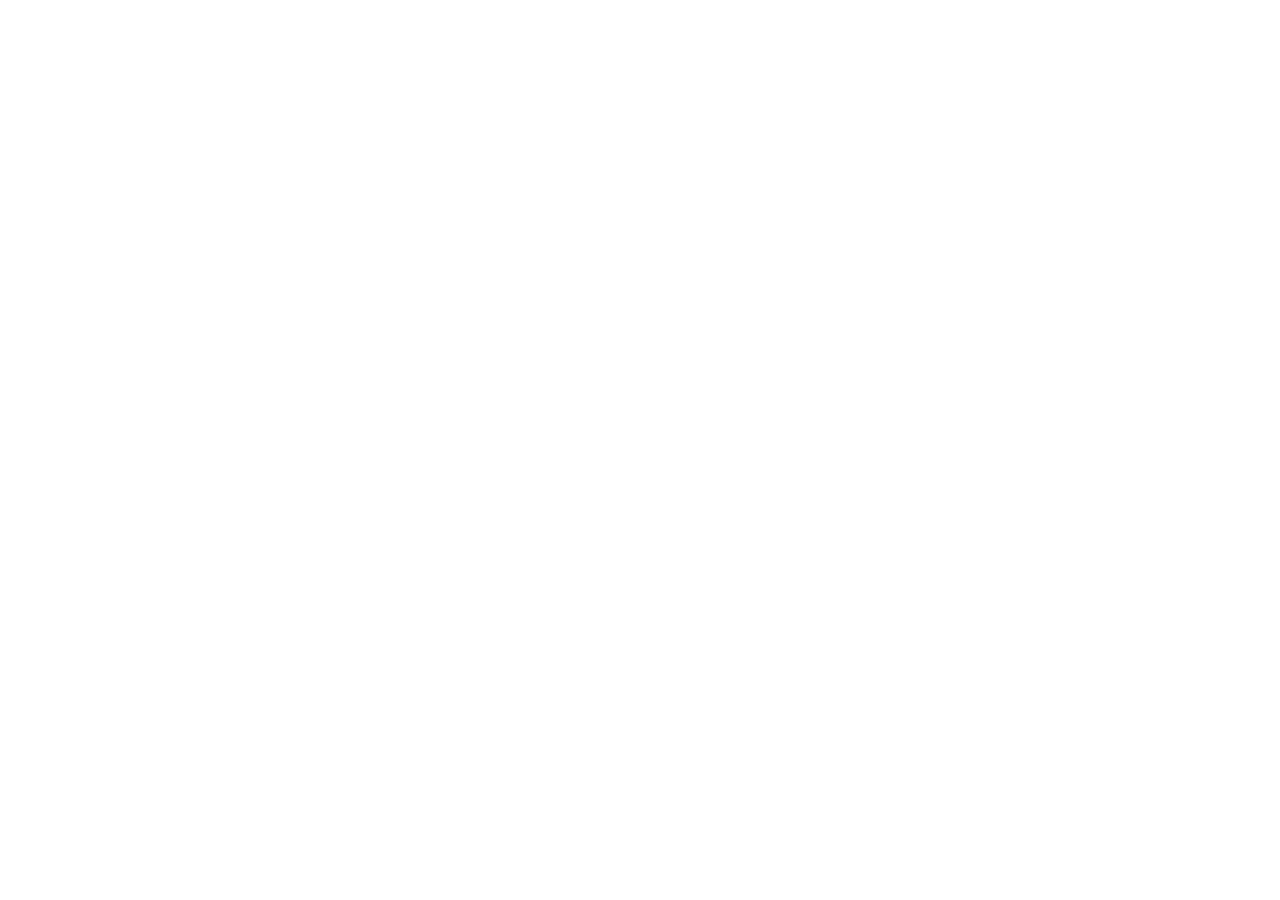
==== index.html @ ec3d9d91 "Sito Hexagon: istruzioni semplici per Aruba e GitHub Pages" ====
<!doctype html>
<html lang="it">
  <head>
    <meta charset="utf-8" />
    <meta name="viewport" content="width=device-width, initial-scale=1, viewport-fit=cover" />
    <title>M.A.D.S. Hexagon Teaser</title>
    <meta name="theme-color" content="#070708" />
    <link rel="icon" type="image/svg+xml" href="./favicon.svg" />
    <link rel="manifest" href="./manifest.webmanifest" />
    <link rel="preconnect" href="https://fonts.googleapis.com" />
    <link rel="preconnect" href="https://fonts.gstatic.com" crossorigin />
    <link rel="stylesheet" href="https://fonts.googleapis.com/css2?family=IBM+Plex+Mono:wght@400;500&family=Outfit:wght@200;300;400;500;600;700&display=swap" />
    <script type="module" crossorigin src="./assets/index-CccvPvCN.js"></script>
    <link rel="stylesheet" crossorigin href="./assets/index-BCgZIrOL.css">
  </head>
  <body class="bg-background text-foreground">
    <div id="root"></div>
  </body>
</html>
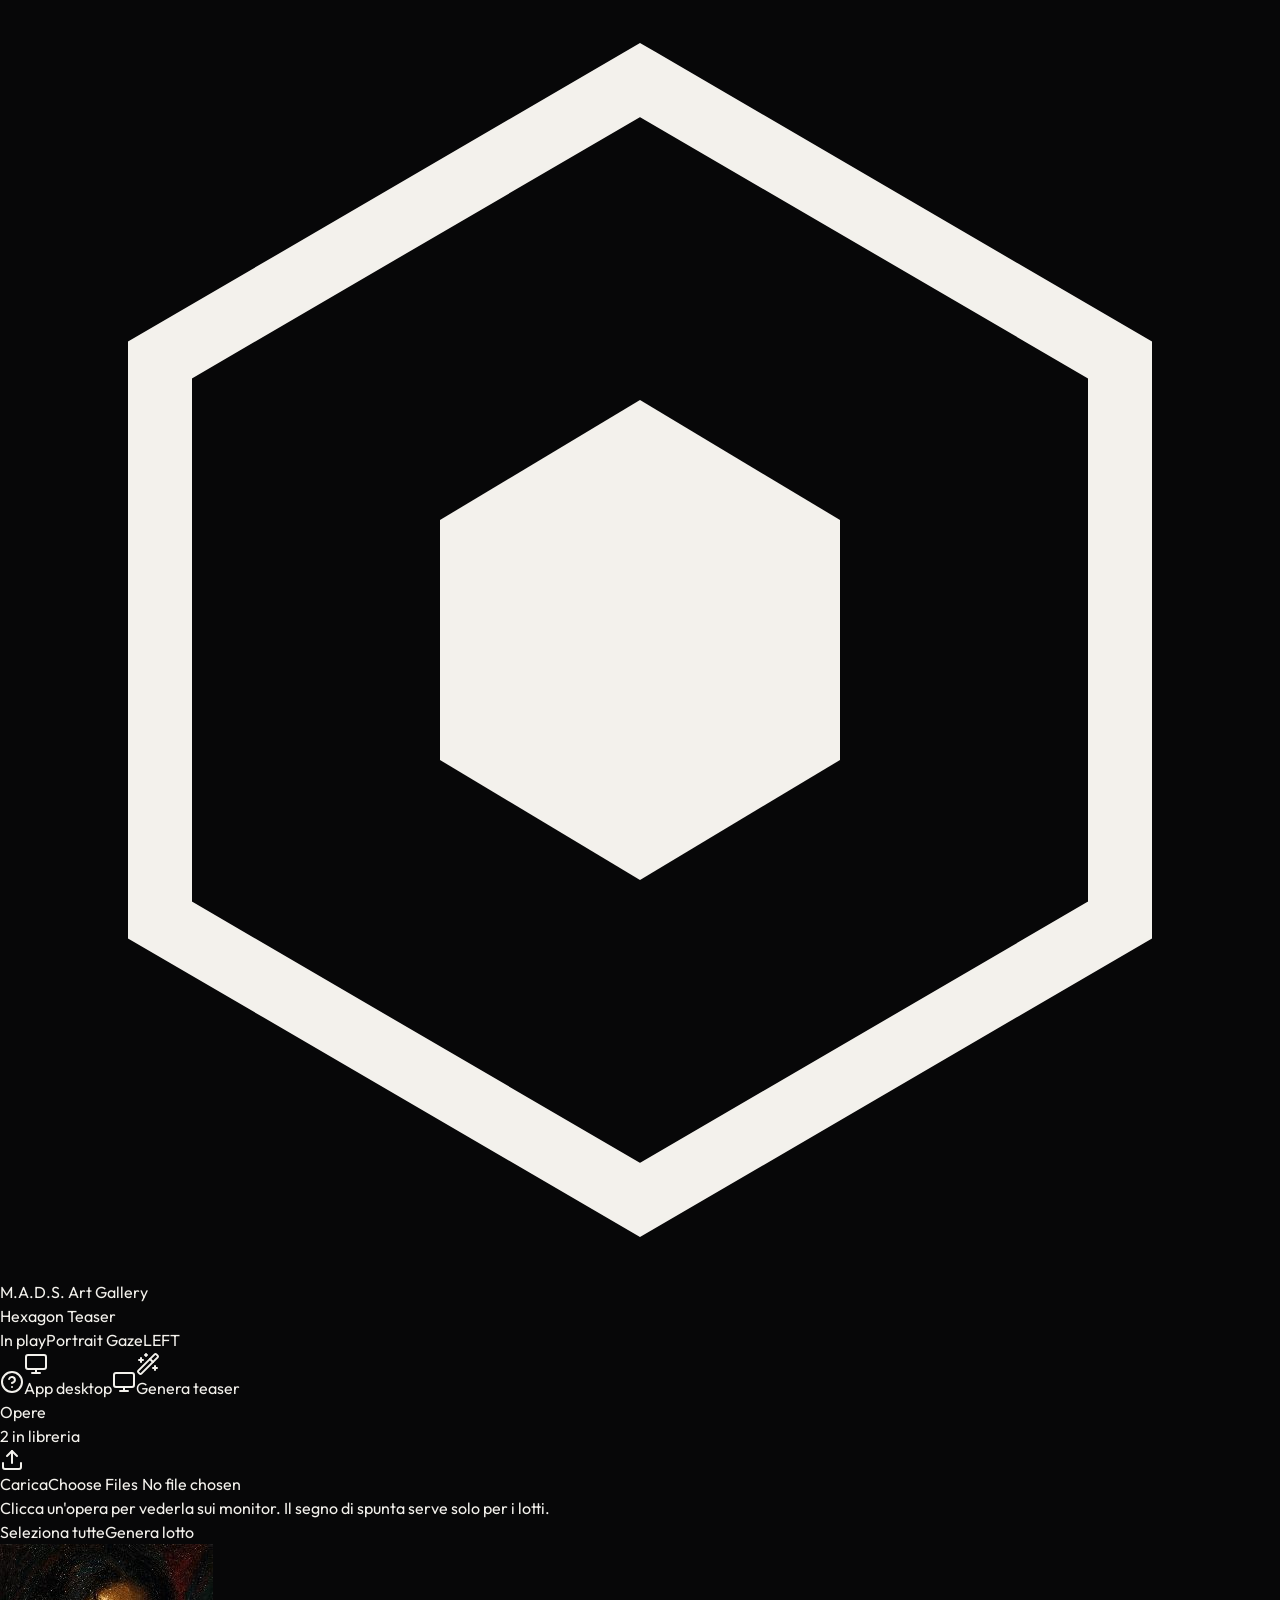
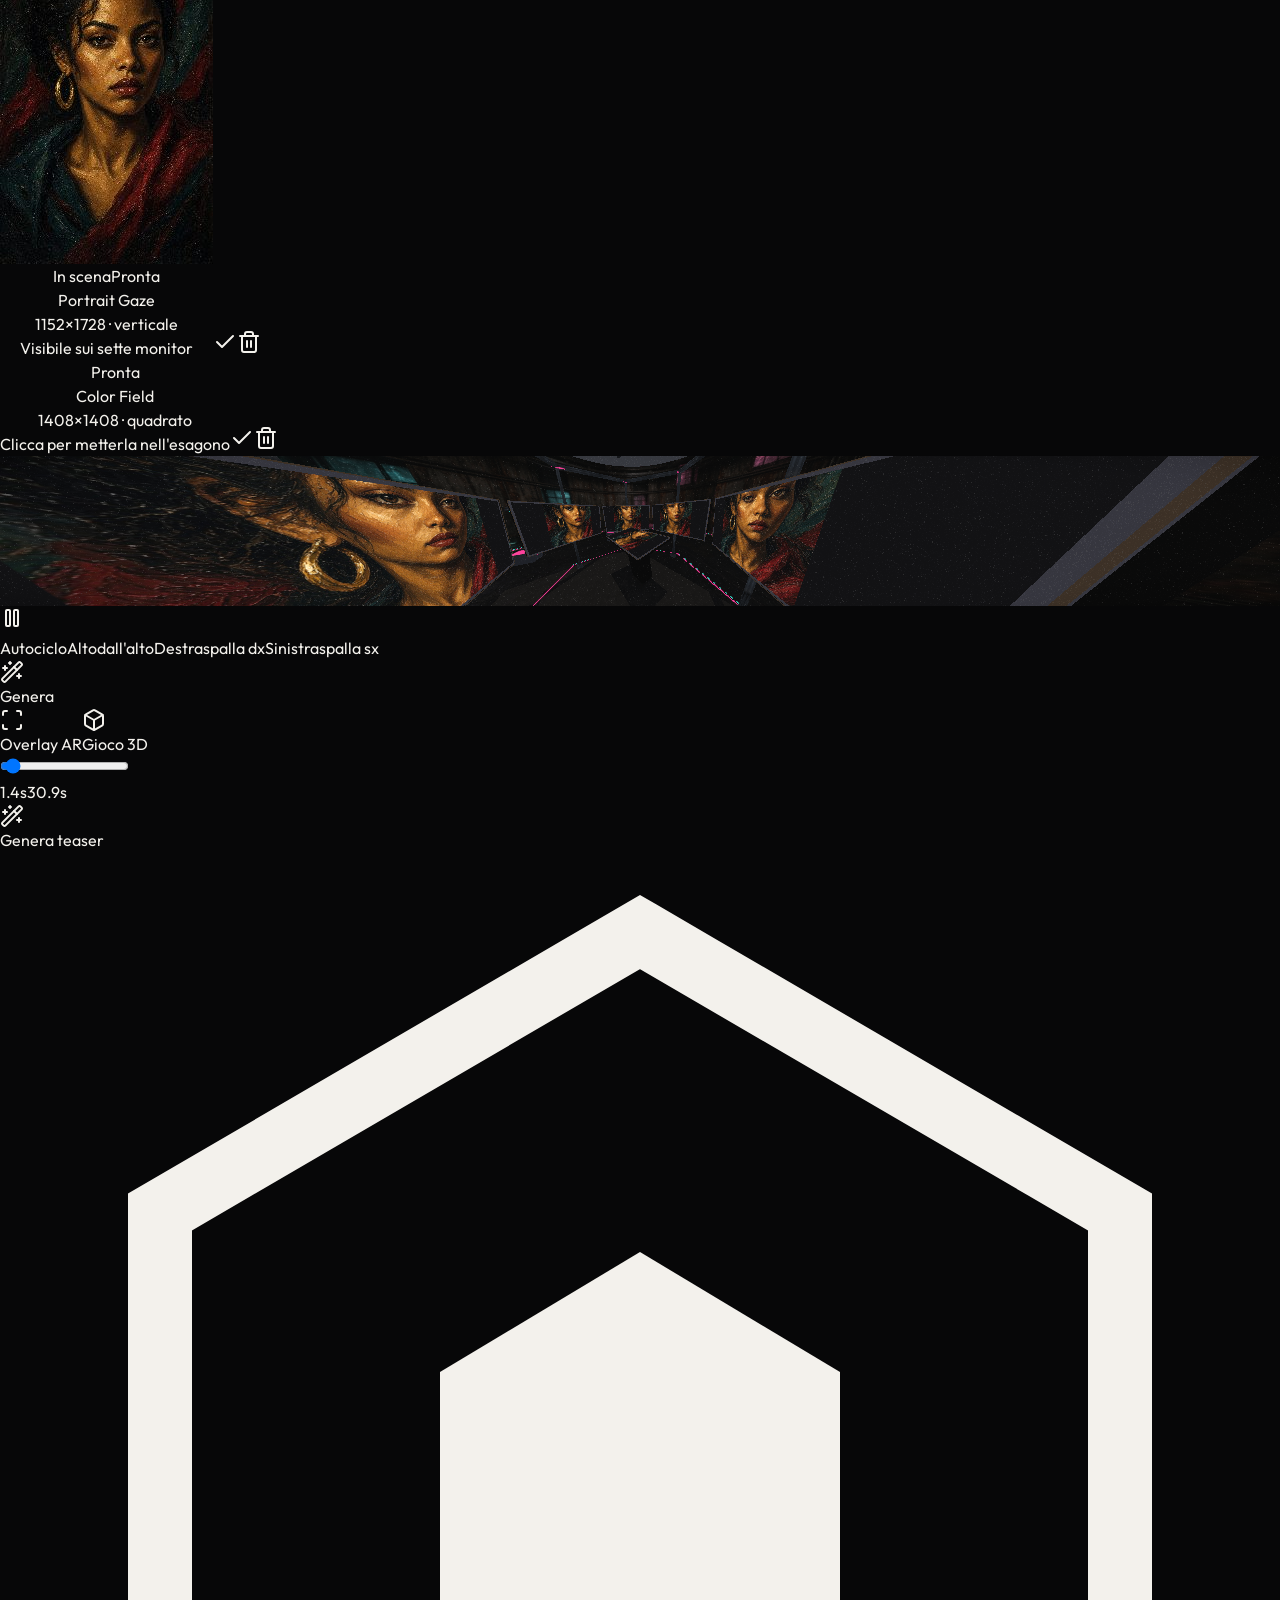
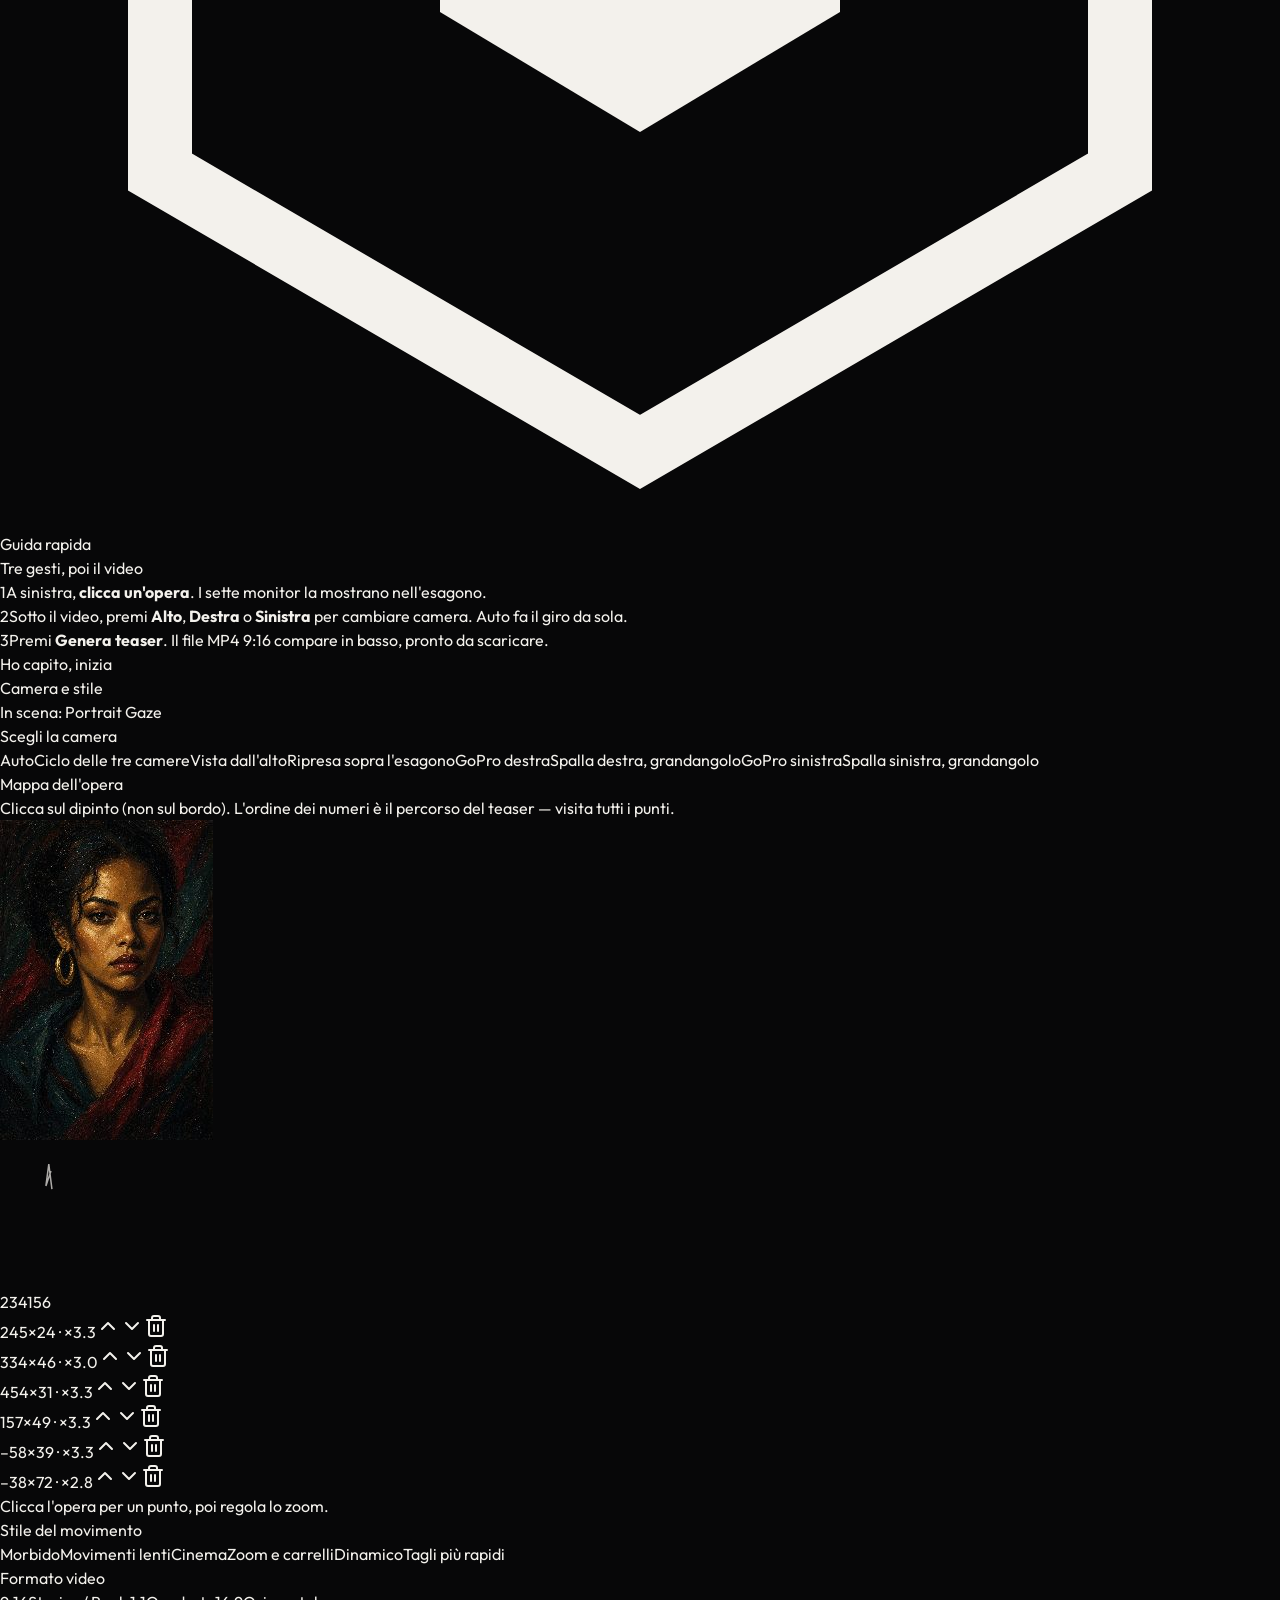
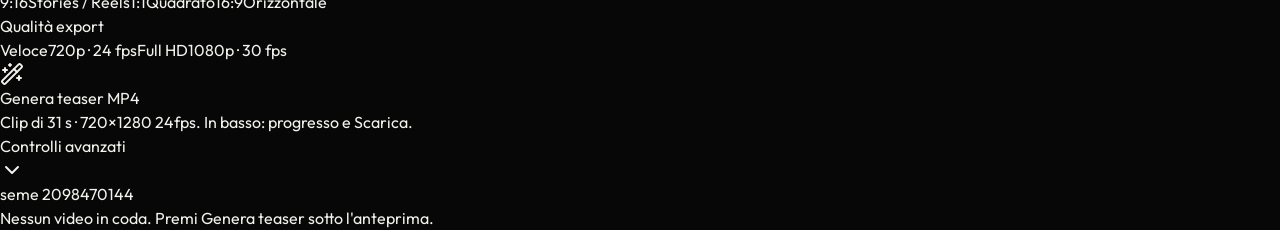
==== commit 7792aa2b: "Sito statico Hexagon pronto per Aruba e GitHub Pages" ====
--- a/index.html
+++ b/index.html
@@ -5,11 +5,16 @@
     <meta name="viewport" content="width=device-width, initial-scale=1, viewport-fit=cover" />
     <title>M.A.D.S. Hexagon Teaser</title>
     <meta name="theme-color" content="#070708" />
+    <meta name="mobile-web-app-capable" content="yes" />
+    <meta name="apple-mobile-web-app-capable" content="yes" />
     <link rel="icon" type="image/svg+xml" href="./favicon.svg" />
     <link rel="manifest" href="./manifest.webmanifest" />
     <link rel="preconnect" href="https://fonts.googleapis.com" />
     <link rel="preconnect" href="https://fonts.gstatic.com" crossorigin />
-    <link rel="stylesheet" href="https://fonts.googleapis.com/css2?family=IBM+Plex+Mono:wght@400;500&family=Outfit:wght@200;300;400;500;600;700&display=swap" />
+    <link
+      rel="stylesheet"
+      href="https://fonts.googleapis.com/css2?family=IBM+Plex+Mono:wght@400;500&family=Outfit:wght@200;300;400;500;600;700&display=swap"
+    />
     <script type="module" crossorigin src="./assets/index-CccvPvCN.js"></script>
     <link rel="stylesheet" crossorigin href="./assets/index-BCgZIrOL.css">
   </head>
--- a/assets/index-BCgZIrOL.css
+++ b/assets/index-BCgZIrOL.css
@@ -0,0 +1,2 @@
+/*! tailwindcss v4.3.3 | MIT License | https://tailwindcss.com */
+@layer properties{@supports (((-webkit-hyphens:none)) and (not (margin-trim:inline))) or ((-moz-orient:inline) and (not (color:rgb(from red r g b)))){*,:before,:after,::backdrop{--tw-animation-delay:0s;--tw-animation-direction:normal;--tw-animation-duration:initial;--tw-animation-fill-mode:none;--tw-animation-iteration-count:1;--tw-enter-blur:0;--tw-enter-opacity:1;--tw-enter-rotate:0;--tw-enter-scale:1;--tw-enter-translate-x:0;--tw-enter-translate-y:0;--tw-exit-blur:0;--tw-exit-opacity:1;--tw-exit-rotate:0;--tw-exit-scale:1;--tw-exit-translate-x:0;--tw-exit-translate-y:0}}}@layer theme{:root,:host{--font-sans:"Outfit", ui-sans-serif, system-ui, sans-serif;--font-mono:"IBM Plex Mono", ui-monospace, "SF Mono", Menlo, monospace;--default-font-family:var(--font-sans);--default-mono-font-family:var(--font-mono);--font-display:"Outfit", ui-sans-serif, system-ui, sans-serif;--color-background:#070708;--color-foreground:#f3f1ec;--color-primary:#e83a7a;--color-border:#26262c}}@layer base{*,:after,:before,::backdrop{box-sizing:border-box;border:0 solid;margin:0;padding:0}::file-selector-button{box-sizing:border-box;border:0 solid;margin:0;padding:0}html,:host{-webkit-text-size-adjust:100%;tab-size:4;line-height:1.5;font-family:var(--default-font-family,-apple-system, BlinkMacSystemFont, "Segoe UI", Roboto, "Helvetica Neue", "Noto Sans", Arial, sans-serif, "Apple Color Emoji", "Segoe UI Emoji", "Segoe UI Symbol", "Noto Color Emoji");font-feature-settings:var(--default-font-feature-settings,normal);font-variation-settings:var(--default-font-variation-settings,normal);-webkit-tap-highlight-color:transparent}hr{height:0;color:inherit;border-top-width:1px}abbr:where([title]){-webkit-text-decoration:underline dotted;text-decoration:underline dotted}h1,h2,h3,h4,h5,h6{font-size:inherit;font-weight:inherit}a{color:inherit;-webkit-text-decoration:inherit;-webkit-text-decoration:inherit;-webkit-text-decoration:inherit;-webkit-text-decoration:inherit;text-decoration:inherit}b,strong{font-weight:bolder}code,kbd,samp,pre{font-family:var(--default-mono-font-family,ui-monospace, SFMono-Regular, Menlo, Monaco, Consolas, "Liberation Mono", "Courier New", monospace);font-feature-settings:var(--default-mono-font-feature-settings,normal);font-variation-settings:var(--default-mono-font-variation-settings,normal);font-size:1em}small{font-size:80%}sub,sup{vertical-align:baseline;font-size:75%;line-height:0;position:relative}sub{bottom:-.25em}sup{top:-.5em}table{text-indent:0;border-color:inherit;border-collapse:collapse}:-moz-focusring:where(:not(iframe)){outline:auto}progress{vertical-align:baseline}summary{display:list-item}ol,ul,menu{list-style:none}img,svg,video,canvas,audio,iframe,embed,object{vertical-align:middle;display:block}img,video{max-width:100%;height:auto}button,input,select,optgroup,textarea{font:inherit;font-feature-settings:inherit;font-variation-settings:inherit;letter-spacing:inherit;color:inherit;opacity:1;background-color:#0000;border-radius:0}::file-selector-button{font:inherit;font-feature-settings:inherit;font-variation-settings:inherit;letter-spacing:inherit;color:inherit;opacity:1;background-color:#0000;border-radius:0}:where(select:is([multiple],[size])) optgroup{font-weight:bolder}:where(select:is([multiple],[size])) optgroup option{padding-inline-start:20px}::file-selector-button{margin-inline-end:4px}::placeholder{opacity:1}@supports (not ((-webkit-appearance:-apple-pay-button))) or (contain-intrinsic-size:1px){::placeholder{color:currentColor}@supports (color:color-mix(in lab, red, red)){::placeholder{color:color-mix(in oklab, currentcolor 50%, transparent)}}}textarea{resize:vertical}::-webkit-search-decoration{-webkit-appearance:none}::-webkit-date-and-time-value{min-height:1lh;text-align:inherit}::-webkit-datetime-edit{display:inline-flex}::-webkit-datetime-edit-fields-wrapper{padding:0}::-webkit-datetime-edit{padding-block:0}::-webkit-datetime-edit-year-field{padding-block:0}::-webkit-datetime-edit-month-field{padding-block:0}::-webkit-datetime-edit-day-field{padding-block:0}::-webkit-datetime-edit-hour-field{padding-block:0}::-webkit-datetime-edit-minute-field{padding-block:0}::-webkit-datetime-edit-second-field{padding-block:0}::-webkit-datetime-edit-millisecond-field{padding-block:0}::-webkit-datetime-edit-meridiem-field{padding-block:0}::-webkit-calendar-picker-indicator{line-height:1}:-moz-ui-invalid{box-shadow:none}button,input:where([type=button],[type=reset],[type=submit]){appearance:button}::file-selector-button{appearance:button}::-webkit-inner-spin-button{height:auto}::-webkit-outer-spin-button{height:auto}[hidden]:where(:not([hidden=until-found])){display:none!important}button:not(:disabled),[role=button]:not(:disabled){cursor:pointer}html{-webkit-font-smoothing:antialiased;-moz-osx-font-smoothing:grayscale;background:var(--color-background);color:var(--color-foreground)}body{background:var(--color-background);min-height:100dvh;color:var(--color-foreground);font-family:var(--font-sans)}h1,h2,h3{font-family:var(--font-display);text-wrap:balance}*{border-color:var(--color-border)}::selection{background:#e83a7a66}@supports (color:color-mix(in lab, red, red)){::selection{background:color-mix(in oklab, var(--color-primary) 40%, transparent)}}}@layer components;@layer utilities{.bg-background{background-color:var(--color-background)}.text-foreground{color:var(--color-foreground)}}@property --tw-animation-delay{syntax:"*";inherits:false;initial-value:0s}@property --tw-animation-direction{syntax:"*";inherits:false;initial-value:normal}@property --tw-animation-duration{syntax:"*";inherits:false}@property --tw-animation-fill-mode{syntax:"*";inherits:false;initial-value:none}@property --tw-animation-iteration-count{syntax:"*";inherits:false;initial-value:1}@property --tw-enter-blur{syntax:"*";inherits:false;initial-value:0}@property --tw-enter-opacity{syntax:"*";inherits:false;initial-value:1}@property --tw-enter-rotate{syntax:"*";inherits:false;initial-value:0}@property --tw-enter-scale{syntax:"*";inherits:false;initial-value:1}@property --tw-enter-translate-x{syntax:"*";inherits:false;initial-value:0}@property --tw-enter-translate-y{syntax:"*";inherits:false;initial-value:0}@property --tw-exit-blur{syntax:"*";inherits:false;initial-value:0}@property --tw-exit-opacity{syntax:"*";inherits:false;initial-value:1}@property --tw-exit-rotate{syntax:"*";inherits:false;initial-value:0}@property --tw-exit-scale{syntax:"*";inherits:false;initial-value:1}@property --tw-exit-translate-x{syntax:"*";inherits:false;initial-value:0}@property --tw-exit-translate-y{syntax:"*";inherits:false;initial-value:0}@media (prefers-reduced-motion:reduce){*,:before,:after{transition-duration:.01ms!important;animation-duration:.01ms!important;animation-iteration-count:1!important}}
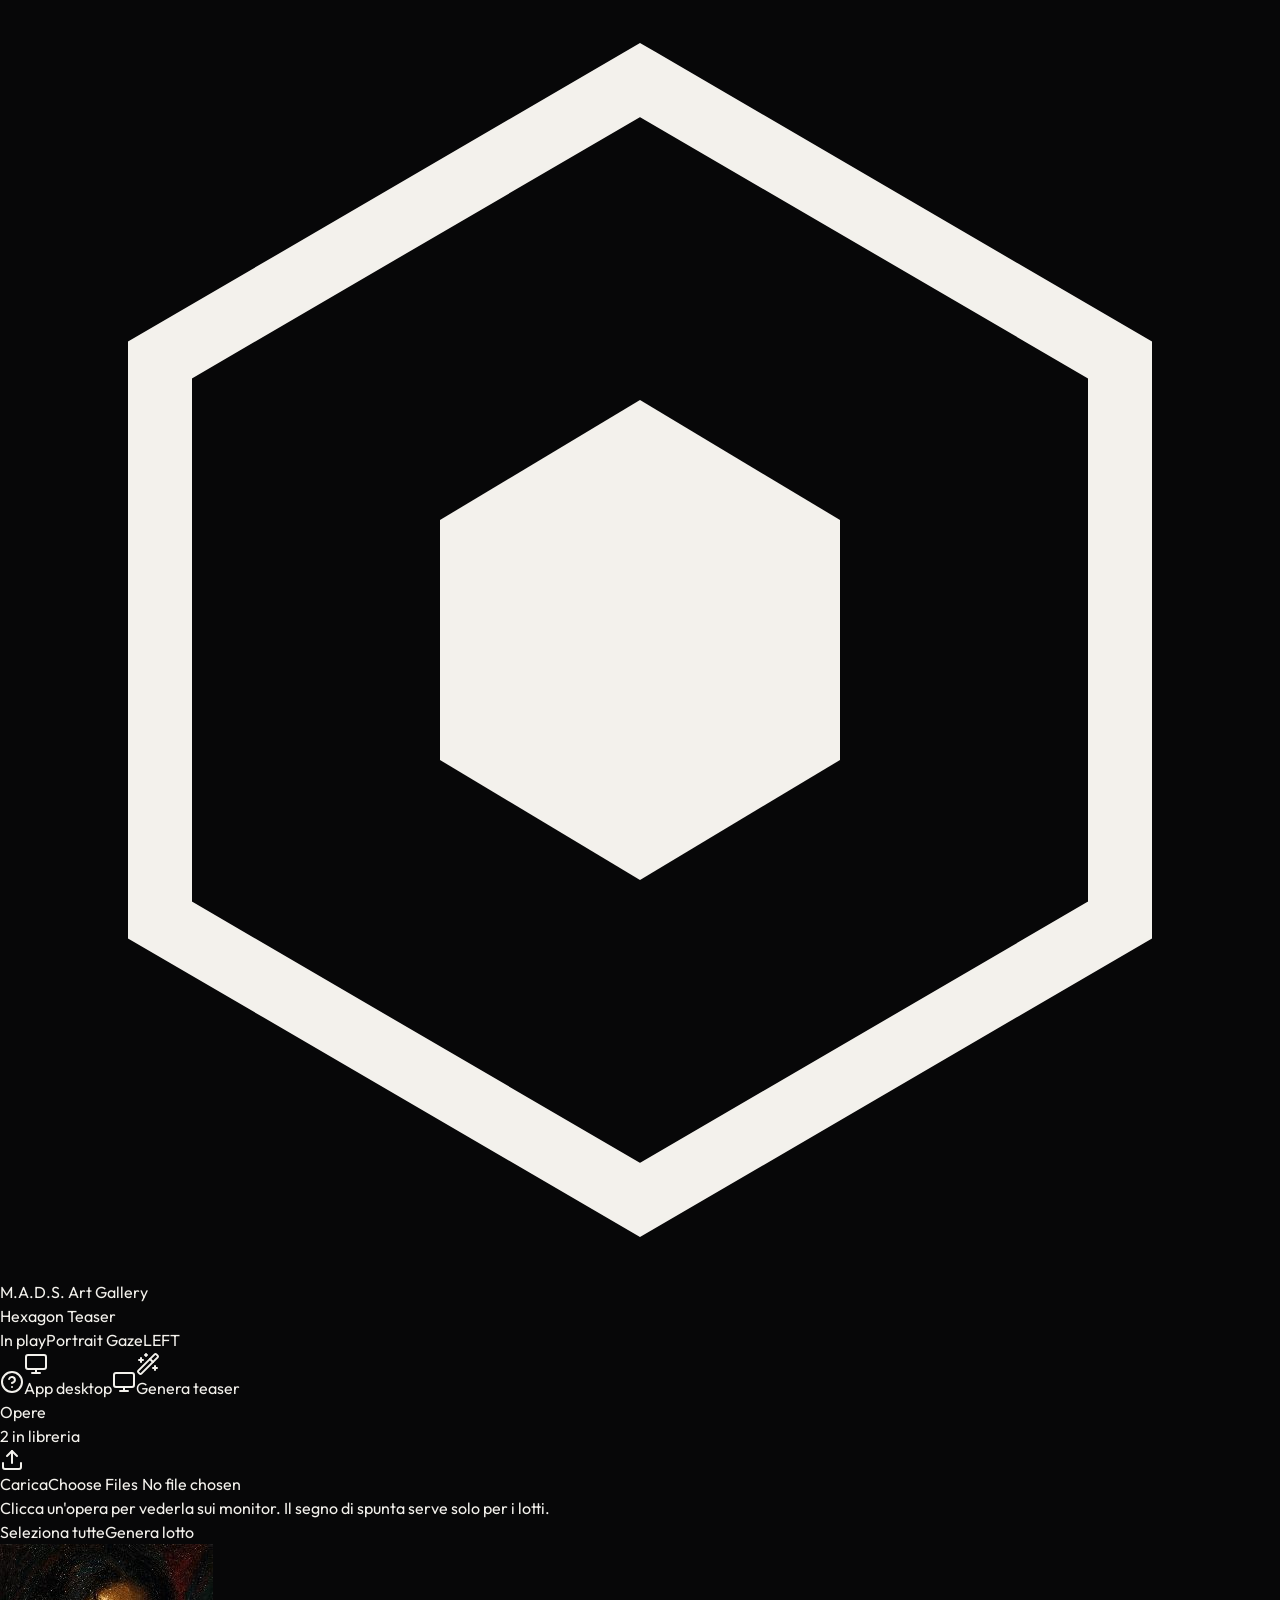
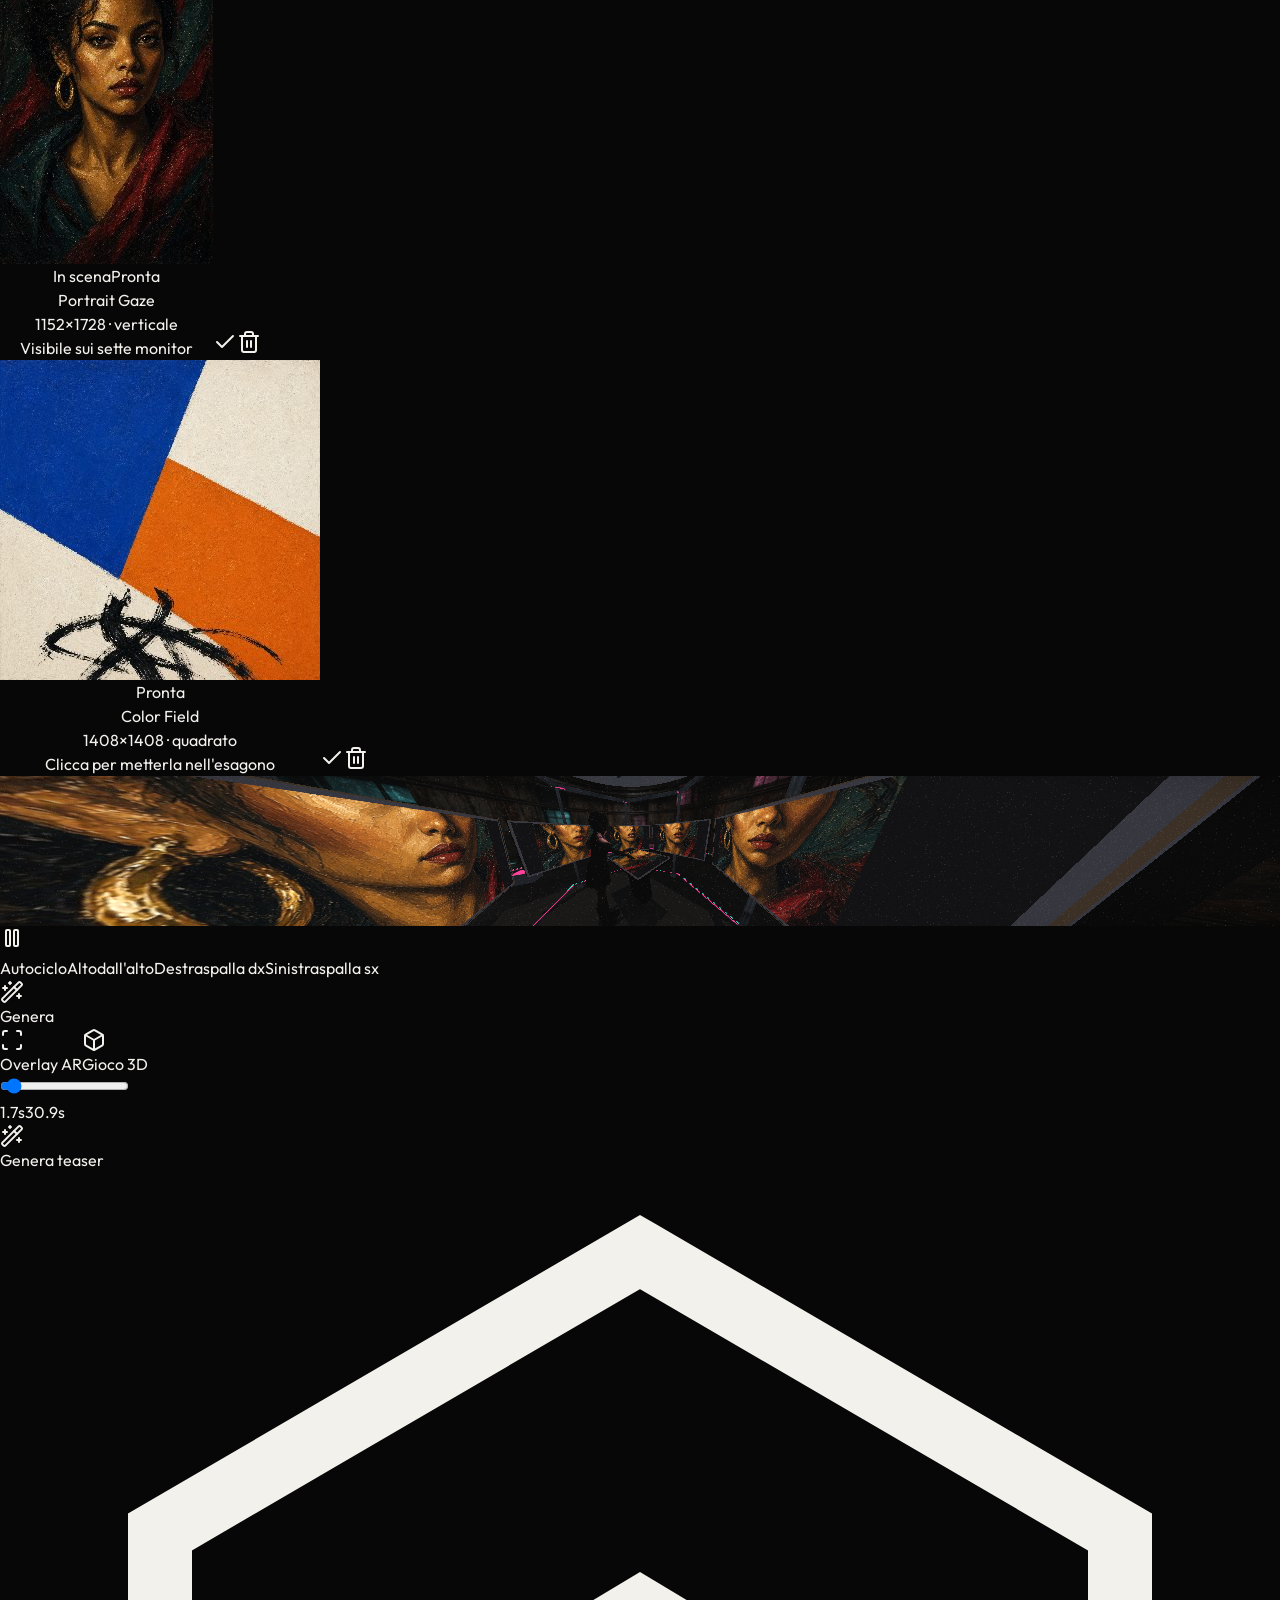
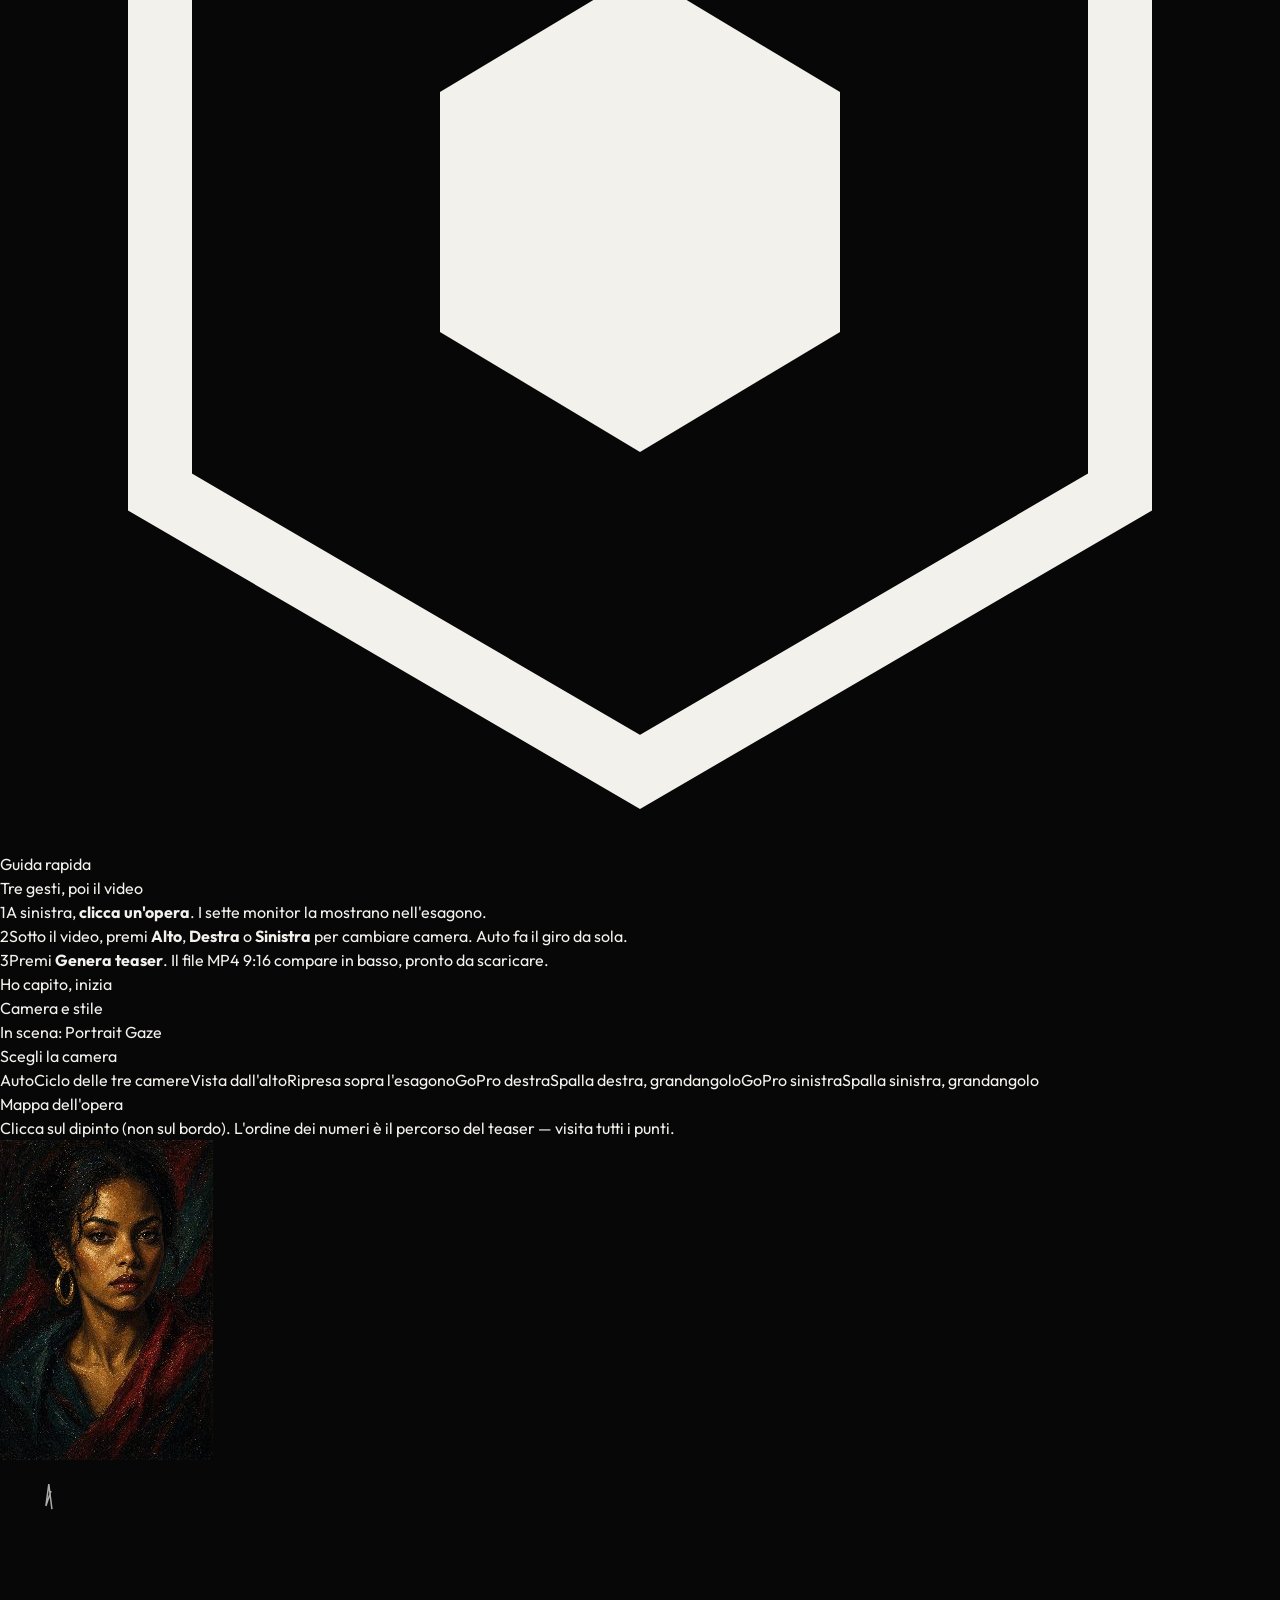
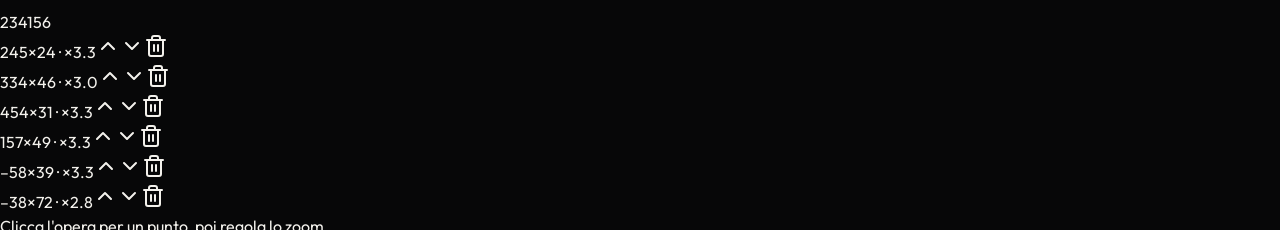
==== commit c0adc243: "Pronto come sottocartella Aruba /hexagon/" ====
--- a/index.html
+++ b/index.html
@@ -15,7 +15,7 @@
       rel="stylesheet"
       href="https://fonts.googleapis.com/css2?family=IBM+Plex+Mono:wght@400;500&family=Outfit:wght@200;300;400;500;600;700&display=swap"
     />
-    <script type="module" crossorigin src="./assets/index-CccvPvCN.js"></script>
+    <script type="module" crossorigin src="./assets/index-BRE7pVJT.js"></script>
     <link rel="stylesheet" crossorigin href="./assets/index-BCgZIrOL.css">
   </head>
   <body class="bg-background text-foreground">
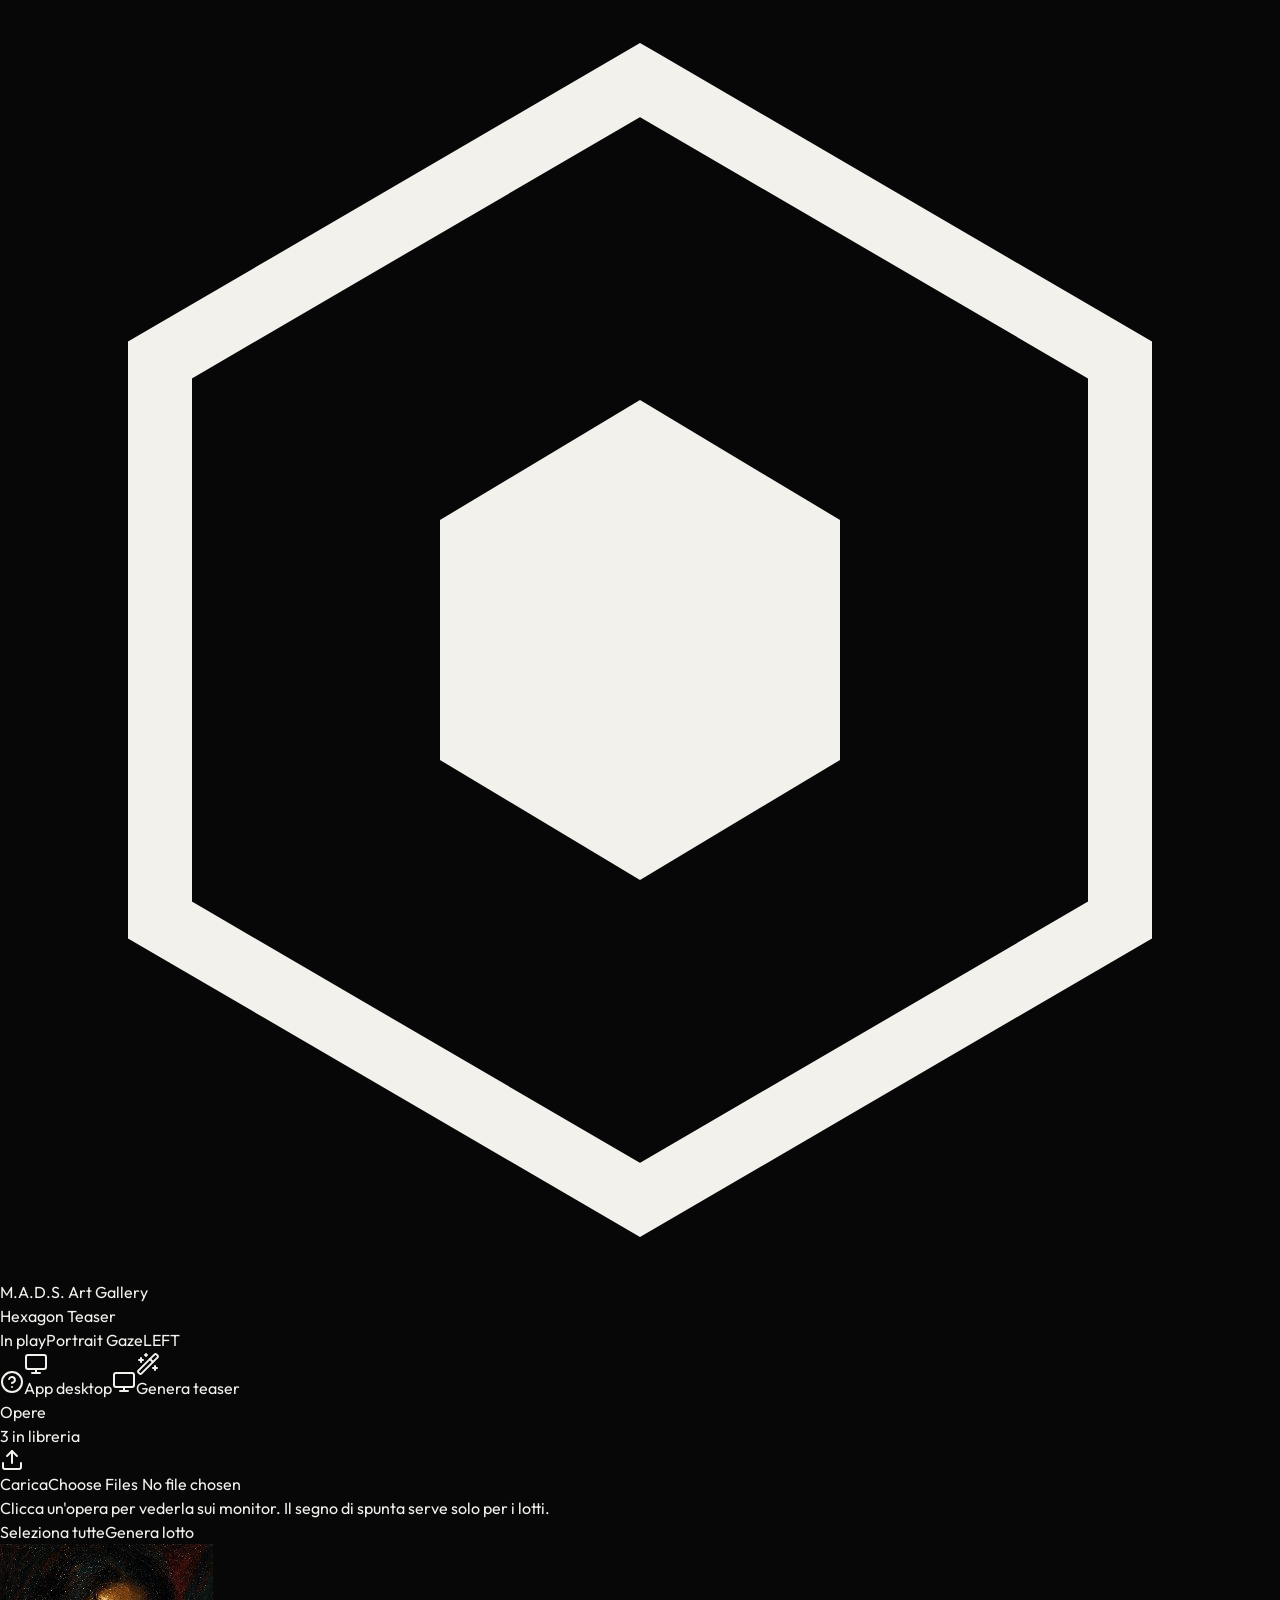
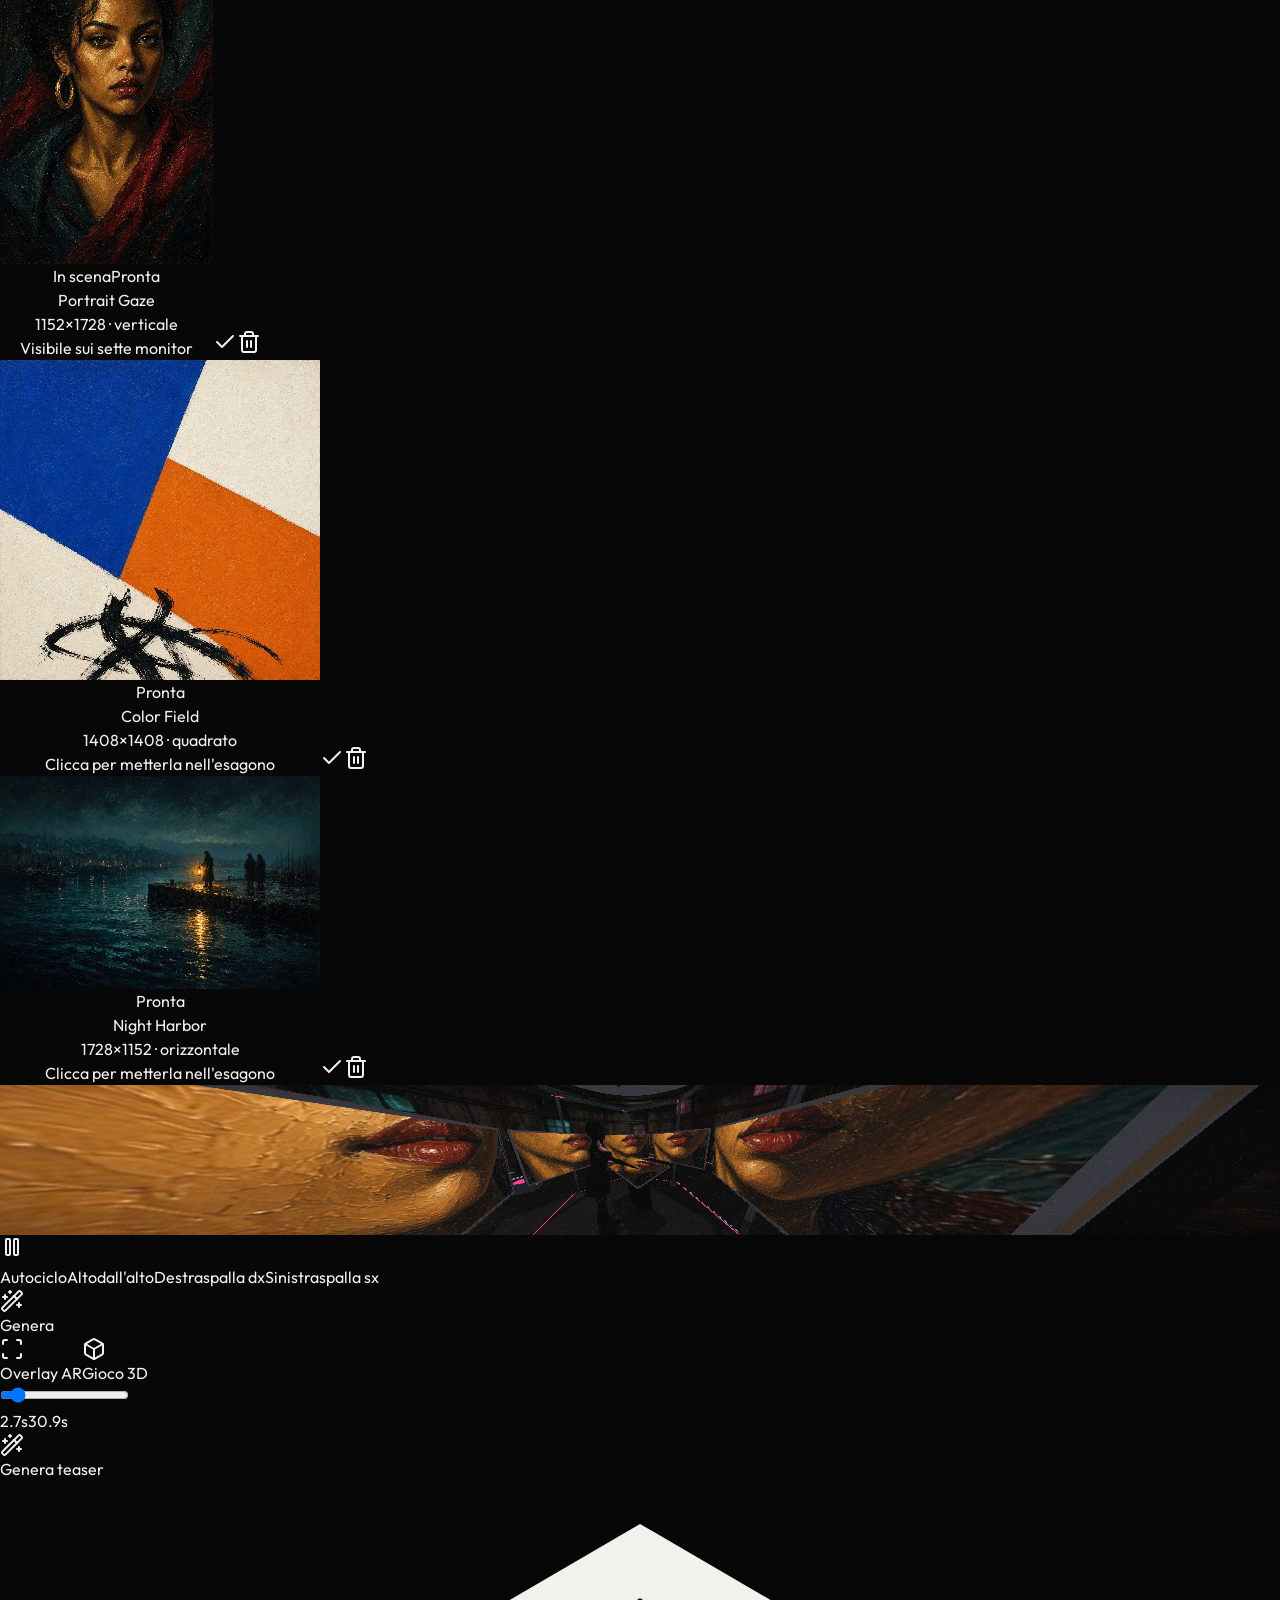
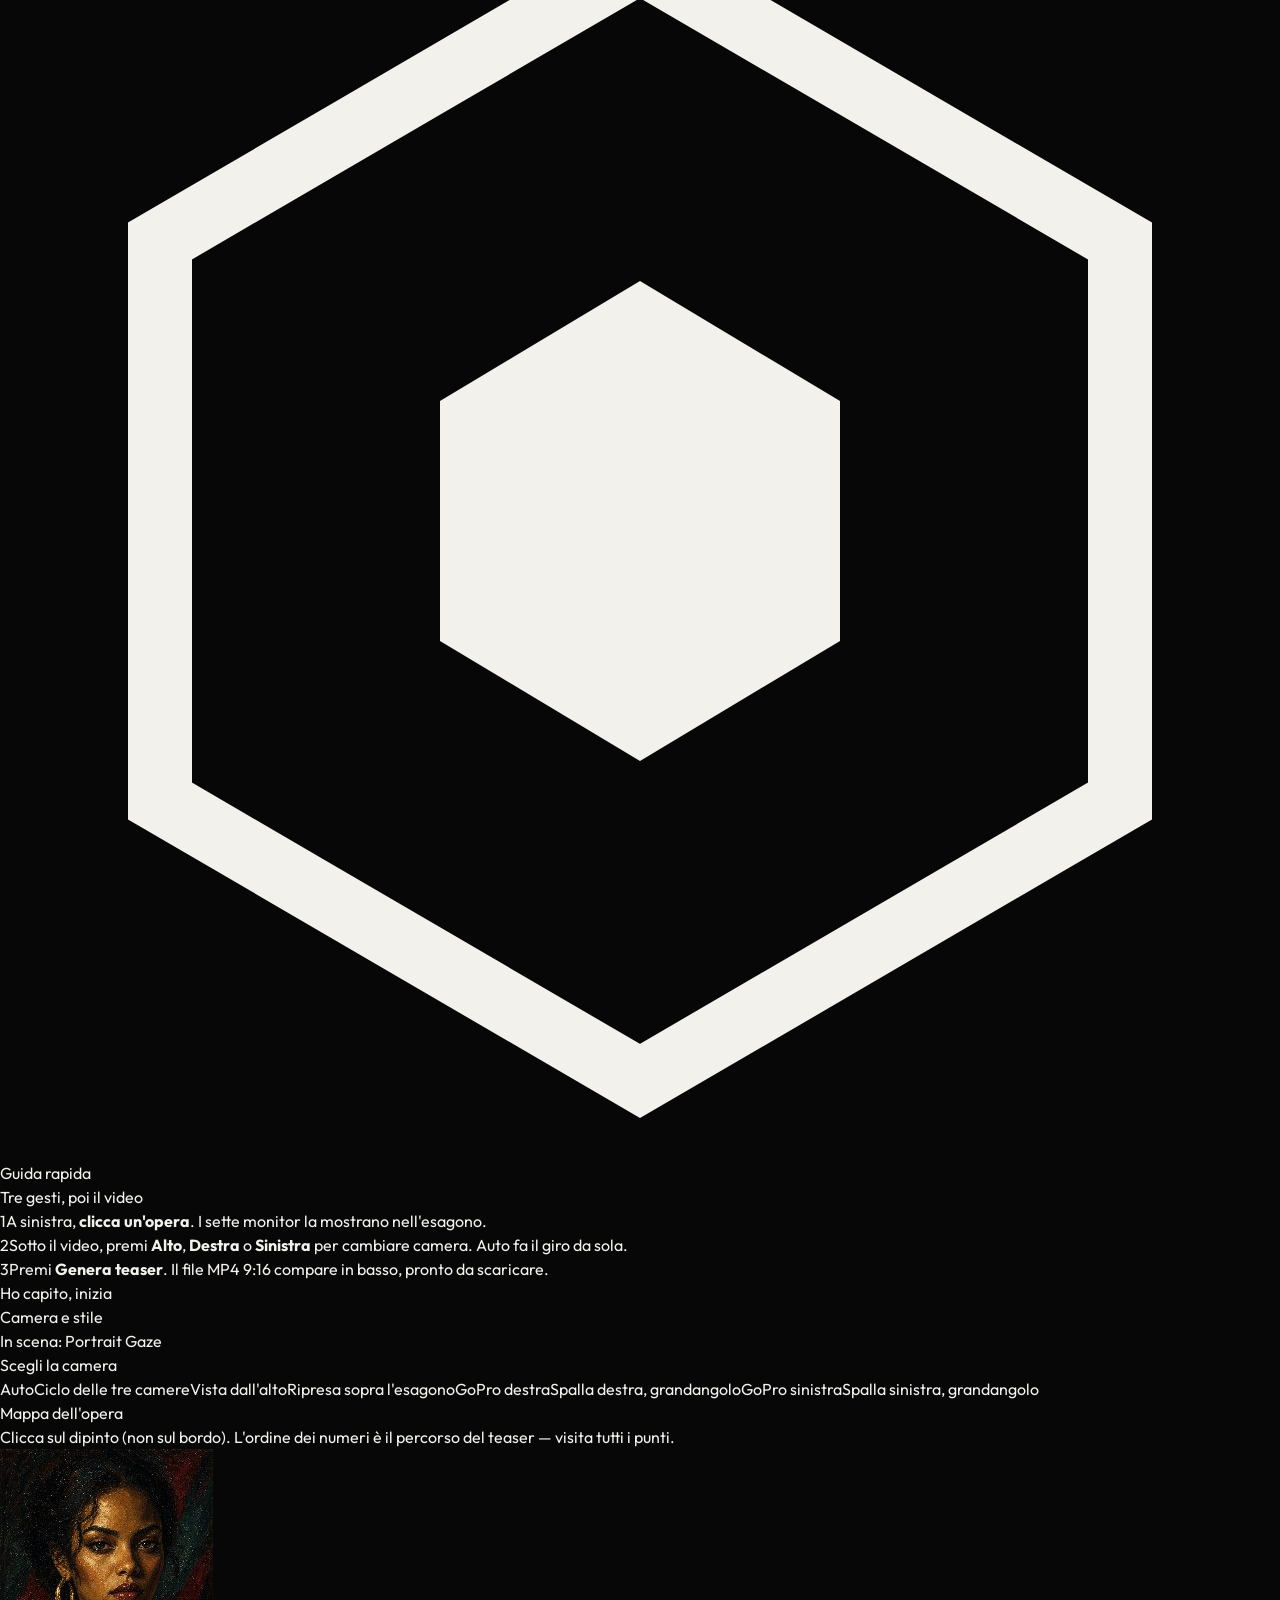
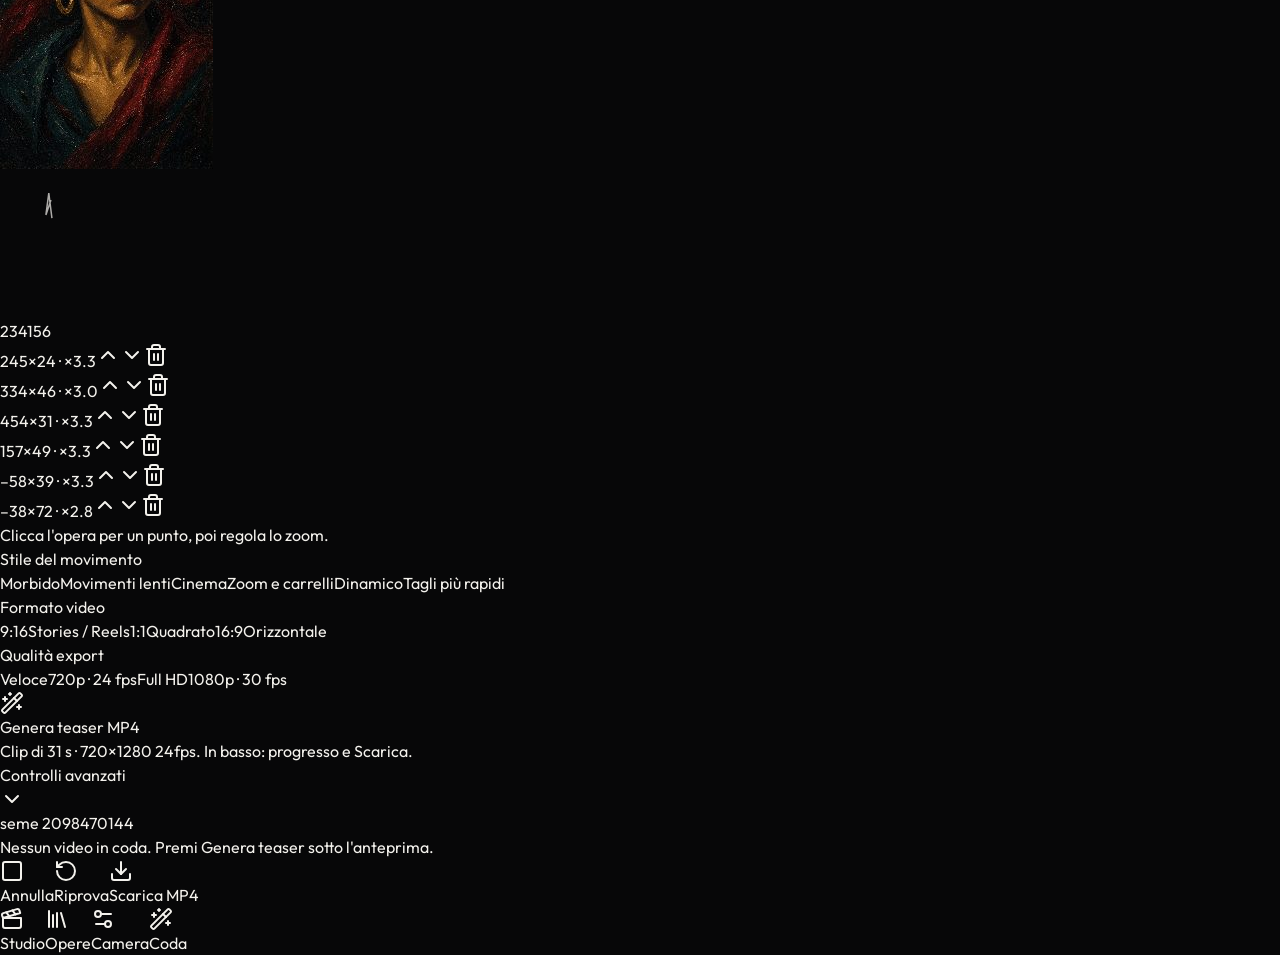
==== commit 388f3d3d: "Fix percorsi relativi per /NuovaCartella/hexagon-aruba/" ====
--- a/index.html
+++ b/index.html
@@ -7,6 +7,15 @@
     <meta name="theme-color" content="#070708" />
     <meta name="mobile-web-app-capable" content="yes" />
     <meta name="apple-mobile-web-app-capable" content="yes" />
+    <base href="./" />
+    <script>
+      (function () {
+        var p = location.pathname;
+        if (/\.[a-z0-9]+$/i.test(p)) p = p.replace(/\/[^/]+$/, "/");
+        else if (p.slice(-1) !== "/") p += "/";
+        window.__HEX_BASE__ = location.origin + p;
+      })();
+    </script>
     <link rel="icon" type="image/svg+xml" href="./favicon.svg" />
     <link rel="manifest" href="./manifest.webmanifest" />
     <link rel="preconnect" href="https://fonts.googleapis.com" />
@@ -15,7 +24,7 @@
       rel="stylesheet"
       href="https://fonts.googleapis.com/css2?family=IBM+Plex+Mono:wght@400;500&family=Outfit:wght@200;300;400;500;600;700&display=swap"
     />
-    <script type="module" crossorigin src="./assets/index-BRE7pVJT.js"></script>
+    <script type="module" crossorigin src="./assets/index-B4ZLt2qY.js"></script>
     <link rel="stylesheet" crossorigin href="./assets/index-BCgZIrOL.css">
   </head>
   <body class="bg-background text-foreground">
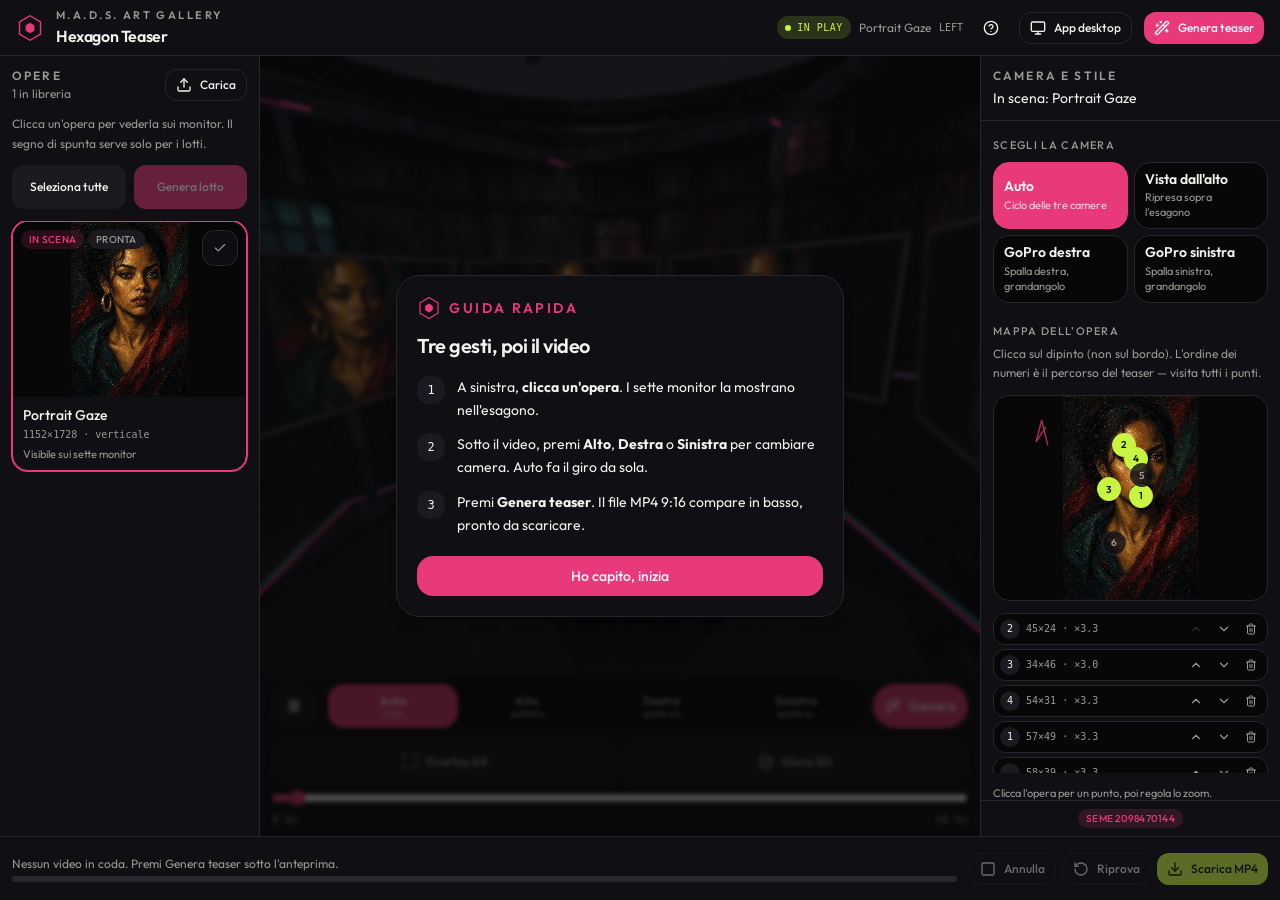
==== commit b7a5062b: "CSS completo + URL senza spazi" ====
--- a/index.html
+++ b/index.html
@@ -13,7 +13,14 @@
         var p = location.pathname;
         if (/\.[a-z0-9]+$/i.test(p)) p = p.replace(/\/[^/]+$/, "/");
         else if (p.slice(-1) !== "/") p += "/";
-        window.__HEX_BASE__ = location.origin + p;
+        window.__HEX_BASE__ =
+          location.origin +
+          p
+            .split("/")
+            .map(function (s) {
+              return encodeURIComponent(s);
+            })
+            .join("/");
       })();
     </script>
     <link rel="icon" type="image/svg+xml" href="./favicon.svg" />
@@ -24,8 +31,8 @@
       rel="stylesheet"
       href="https://fonts.googleapis.com/css2?family=IBM+Plex+Mono:wght@400;500&family=Outfit:wght@200;300;400;500;600;700&display=swap"
     />
-    <script type="module" crossorigin src="./assets/index-B4ZLt2qY.js"></script>
-    <link rel="stylesheet" crossorigin href="./assets/index-BCgZIrOL.css">
+    <script type="module" crossorigin src="./assets/index-HSXacHo-.js"></script>
+    <link rel="stylesheet" crossorigin href="./assets/index-C_RuzhWZ.css">
   </head>
   <body class="bg-background text-foreground">
     <div id="root"></div>
--- a/assets/index-C_RuzhWZ.css
+++ b/assets/index-C_RuzhWZ.css
@@ -0,0 +1,2 @@
+/*! tailwindcss v4.3.3 | MIT License | https://tailwindcss.com */
+@layer properties{@supports (((-webkit-hyphens:none)) and (not (margin-trim:inline))) or ((-moz-orient:inline) and (not (color:rgb(from red r g b)))){*,:before,:after,::backdrop{--tw-translate-x:0;--tw-translate-y:0;--tw-translate-z:0;--tw-space-y-reverse:0;--tw-border-style:solid;--tw-leading:initial;--tw-font-weight:initial;--tw-tracking:initial;--tw-ordinal:initial;--tw-slashed-zero:initial;--tw-numeric-figure:initial;--tw-numeric-spacing:initial;--tw-numeric-fraction:initial;--tw-shadow:0 0 #0000;--tw-shadow-color:initial;--tw-shadow-alpha:100%;--tw-inset-shadow:0 0 #0000;--tw-inset-shadow-color:initial;--tw-inset-shadow-alpha:100%;--tw-ring-color:initial;--tw-ring-shadow:0 0 #0000;--tw-inset-ring-color:initial;--tw-inset-ring-shadow:0 0 #0000;--tw-ring-inset:initial;--tw-ring-offset-width:0px;--tw-ring-offset-color:#fff;--tw-ring-offset-shadow:0 0 #0000;--tw-outline-style:solid;--tw-blur:initial;--tw-brightness:initial;--tw-contrast:initial;--tw-grayscale:initial;--tw-hue-rotate:initial;--tw-invert:initial;--tw-opacity:initial;--tw-saturate:initial;--tw-sepia:initial;--tw-drop-shadow:initial;--tw-drop-shadow-color:initial;--tw-drop-shadow-alpha:100%;--tw-drop-shadow-size:initial;--tw-backdrop-blur:initial;--tw-backdrop-brightness:initial;--tw-backdrop-contrast:initial;--tw-backdrop-grayscale:initial;--tw-backdrop-hue-rotate:initial;--tw-backdrop-invert:initial;--tw-backdrop-opacity:initial;--tw-backdrop-saturate:initial;--tw-backdrop-sepia:initial;--tw-duration:initial;--tw-ease:initial;--tw-animation-delay:0s;--tw-animation-direction:normal;--tw-animation-duration:initial;--tw-animation-fill-mode:none;--tw-animation-iteration-count:1;--tw-enter-blur:0;--tw-enter-opacity:1;--tw-enter-rotate:0;--tw-enter-scale:1;--tw-enter-translate-x:0;--tw-enter-translate-y:0;--tw-exit-blur:0;--tw-exit-opacity:1;--tw-exit-rotate:0;--tw-exit-scale:1;--tw-exit-translate-x:0;--tw-exit-translate-y:0}}}@layer theme{:root,:host{--font-sans:"Outfit", ui-sans-serif, system-ui, sans-serif;--font-mono:"IBM Plex Mono", ui-monospace, "SF Mono", Menlo, monospace;--color-red-500:oklch(63.7% .237 25.331);--color-zinc-50:oklch(98.5% 0 none);--color-zinc-400:oklch(70.5% .015 286.067);--color-zinc-500:oklch(55.2% .016 285.938);--color-zinc-900:oklch(21% .006 285.885);--color-zinc-950:oklch(14.1% .005 285.823);--color-neutral-100:oklch(97% 0 none);--color-neutral-300:oklch(87% 0 none);--color-neutral-700:oklch(37.1% 0 none);--color-neutral-900:oklch(20.5% 0 none);--color-black:#000;--color-white:#fff;--spacing:.25rem;--container-xs:20rem;--container-sm:24rem;--container-md:28rem;--text-xs:.75rem;--text-xs--line-height:calc(1 / .75);--text-sm:.875rem;--text-sm--line-height:calc(1.25 / .875);--text-base:1rem;--text-base--line-height:calc(1.5 / 1);--text-lg:1.125rem;--text-lg--line-height:calc(1.75 / 1.125);--text-xl:1.25rem;--text-xl--line-height:calc(1.75 / 1.25);--font-weight-medium:500;--font-weight-semibold:600;--tracking-tight:-.025em;--tracking-normal:0em;--tracking-wide:.025em;--tracking-wider:.05em;--leading-tight:1.25;--leading-snug:1.375;--leading-relaxed:1.625;--radius-sm:8px;--radius-md:12px;--radius-lg:16px;--radius-xl:24px;--radius-2xl:1rem;--ease-out:cubic-bezier(0, 0, .2, 1);--blur-sm:8px;--blur-md:12px;--default-transition-duration:.15s;--default-transition-timing-function:cubic-bezier(.4, 0, .2, 1);--default-font-family:var(--font-sans);--default-mono-font-family:var(--font-mono);--font-display:"Outfit", ui-sans-serif, system-ui, sans-serif;--color-background:#070708;--color-foreground:#f3f1ec;--color-card:#101014;--color-primary:#e83a7a;--color-primary-foreground:#fff7fb;--color-secondary:#1a1a20;--color-secondary-foreground:#f3f1ec;--color-muted:#18181d;--color-muted-foreground:#9a9892;--color-accent:#c8f542;--color-accent-foreground:#101404;--color-destructive:#e24b4b;--color-destructive-foreground:#fff;--color-border:#26262c;--color-ring:#e83a7a}}@layer base{*,:after,:before,::backdrop{box-sizing:border-box;border:0 solid;margin:0;padding:0}::file-selector-button{box-sizing:border-box;border:0 solid;margin:0;padding:0}html,:host{-webkit-text-size-adjust:100%;tab-size:4;line-height:1.5;font-family:var(--default-font-family,-apple-system, BlinkMacSystemFont, "Segoe UI", Roboto, "Helvetica Neue", "Noto Sans", Arial, sans-serif, "Apple Color Emoji", "Segoe UI Emoji", "Segoe UI Symbol", "Noto Color Emoji");font-feature-settings:var(--default-font-feature-settings,normal);font-variation-settings:var(--default-font-variation-settings,normal);-webkit-tap-highlight-color:transparent}hr{height:0;color:inherit;border-top-width:1px}abbr:where([title]){-webkit-text-decoration:underline dotted;text-decoration:underline dotted}h1,h2,h3,h4,h5,h6{font-size:inherit;font-weight:inherit}a{color:inherit;-webkit-text-decoration:inherit;-webkit-text-decoration:inherit;-webkit-text-decoration:inherit;-webkit-text-decoration:inherit;text-decoration:inherit}b,strong{font-weight:bolder}code,kbd,samp,pre{font-family:var(--default-mono-font-family,ui-monospace, SFMono-Regular, Menlo, Monaco, Consolas, "Liberation Mono", "Courier New", monospace);font-feature-settings:var(--default-mono-font-feature-settings,normal);font-variation-settings:var(--default-mono-font-variation-settings,normal);font-size:1em}small{font-size:80%}sub,sup{vertical-align:baseline;font-size:75%;line-height:0;position:relative}sub{bottom:-.25em}sup{top:-.5em}table{text-indent:0;border-color:inherit;border-collapse:collapse}:-moz-focusring:where(:not(iframe)){outline:auto}progress{vertical-align:baseline}summary{display:list-item}ol,ul,menu{list-style:none}img,svg,video,canvas,audio,iframe,embed,object{vertical-align:middle;display:block}img,video{max-width:100%;height:auto}button,input,select,optgroup,textarea{font:inherit;font-feature-settings:inherit;font-variation-settings:inherit;letter-spacing:inherit;color:inherit;opacity:1;background-color:#0000;border-radius:0}::file-selector-button{font:inherit;font-feature-settings:inherit;font-variation-settings:inherit;letter-spacing:inherit;color:inherit;opacity:1;background-color:#0000;border-radius:0}:where(select:is([multiple],[size])) optgroup{font-weight:bolder}:where(select:is([multiple],[size])) optgroup option{padding-inline-start:20px}::file-selector-button{margin-inline-end:4px}::placeholder{opacity:1}@supports (not ((-webkit-appearance:-apple-pay-button))) or (contain-intrinsic-size:1px){::placeholder{color:currentColor}@supports (color:color-mix(in lab, red, red)){::placeholder{color:color-mix(in oklab, currentcolor 50%, transparent)}}}textarea{resize:vertical}::-webkit-search-decoration{-webkit-appearance:none}::-webkit-date-and-time-value{min-height:1lh;text-align:inherit}::-webkit-datetime-edit{display:inline-flex}::-webkit-datetime-edit-fields-wrapper{padding:0}::-webkit-datetime-edit{padding-block:0}::-webkit-datetime-edit-year-field{padding-block:0}::-webkit-datetime-edit-month-field{padding-block:0}::-webkit-datetime-edit-day-field{padding-block:0}::-webkit-datetime-edit-hour-field{padding-block:0}::-webkit-datetime-edit-minute-field{padding-block:0}::-webkit-datetime-edit-second-field{padding-block:0}::-webkit-datetime-edit-millisecond-field{padding-block:0}::-webkit-datetime-edit-meridiem-field{padding-block:0}::-webkit-calendar-picker-indicator{line-height:1}:-moz-ui-invalid{box-shadow:none}button,input:where([type=button],[type=reset],[type=submit]){appearance:button}::file-selector-button{appearance:button}::-webkit-inner-spin-button{height:auto}::-webkit-outer-spin-button{height:auto}[hidden]:where(:not([hidden=until-found])){display:none!important}button:not(:disabled),[role=button]:not(:disabled){cursor:pointer}html{-webkit-font-smoothing:antialiased;-moz-osx-font-smoothing:grayscale;background:var(--color-background);color:var(--color-foreground)}body{background:var(--color-background);min-height:100dvh;color:var(--color-foreground);font-family:var(--font-sans)}h1,h2,h3{font-family:var(--font-display);text-wrap:balance}*{border-color:var(--color-border)}::selection{background:#e83a7a66}@supports (color:color-mix(in lab, red, red)){::selection{background:color-mix(in oklab, var(--color-primary) 40%, transparent)}}}@layer components;@layer utilities{.pointer-events-auto{pointer-events:auto}.pointer-events-none{pointer-events:none}.visible{visibility:visible}.absolute{position:absolute}.fixed{position:fixed}.relative{position:relative}.static{position:static}.inset-0{inset:0}.inset-x-0{inset-inline:0}.top-2{top:calc(var(--spacing) * 2)}.top-2\.5{top:calc(var(--spacing) * 2.5)}.top-3{top:calc(var(--spacing) * 3)}.right-2{right:calc(var(--spacing) * 2)}.right-2\.5{right:calc(var(--spacing) * 2.5)}.right-3{right:calc(var(--spacing) * 3)}.bottom-2{bottom:calc(var(--spacing) * 2)}.bottom-2\.5{bottom:calc(var(--spacing) * 2.5)}.bottom-3{bottom:calc(var(--spacing) * 3)}.left-2{left:calc(var(--spacing) * 2)}.left-2\.5{left:calc(var(--spacing) * 2.5)}.left-3{left:calc(var(--spacing) * 3)}.z-10{z-index:10}.z-20{z-index:20}.z-30{z-index:30}.z-50{z-index:50}.z-\[5\]{z-index:5}.mx-auto{margin-inline:auto}.mt-0\.5{margin-top:calc(var(--spacing) * .5)}.mt-1{margin-top:var(--spacing)}.mt-2{margin-top:calc(var(--spacing) * 2)}.mt-3{margin-top:calc(var(--spacing) * 3)}.mt-4{margin-top:calc(var(--spacing) * 4)}.mt-5{margin-top:calc(var(--spacing) * 5)}.mb-1{margin-bottom:var(--spacing)}.mb-1\.5{margin-bottom:calc(var(--spacing) * 1.5)}.mb-2{margin-bottom:calc(var(--spacing) * 2)}.mb-3{margin-bottom:calc(var(--spacing) * 3)}.block{display:block}.flex{display:flex}.grid{display:grid}.hidden{display:none}.inline{display:inline}.inline-flex{display:inline-flex}.table{display:table}.aspect-\[4\/3\]{aspect-ratio:4/3}.size-0{width:0;height:0}.size-1\.5{width:calc(var(--spacing) * 1.5);height:calc(var(--spacing) * 1.5)}.size-3{width:calc(var(--spacing) * 3);height:calc(var(--spacing) * 3)}.size-3\.5{width:calc(var(--spacing) * 3.5);height:calc(var(--spacing) * 3.5)}.size-4{width:calc(var(--spacing) * 4);height:calc(var(--spacing) * 4)}.size-5{width:calc(var(--spacing) * 5);height:calc(var(--spacing) * 5)}.size-6{width:calc(var(--spacing) * 6);height:calc(var(--spacing) * 6)}.size-7{width:calc(var(--spacing) * 7);height:calc(var(--spacing) * 7)}.size-8{width:calc(var(--spacing) * 8);height:calc(var(--spacing) * 8)}.size-9{width:calc(var(--spacing) * 9);height:calc(var(--spacing) * 9)}.size-10{width:calc(var(--spacing) * 10);height:calc(var(--spacing) * 10)}.size-11{width:calc(var(--spacing) * 11);height:calc(var(--spacing) * 11)}.h-1{height:var(--spacing)}.h-1\.5{height:calc(var(--spacing) * 1.5)}.h-2{height:calc(var(--spacing) * 2)}.h-5{height:calc(var(--spacing) * 5)}.h-8{height:calc(var(--spacing) * 8)}.h-10{height:calc(var(--spacing) * 10)}.h-11{height:calc(var(--spacing) * 11)}.h-14{height:calc(var(--spacing) * 14)}.h-20{height:calc(var(--spacing) * 20)}.h-dvh{height:100dvh}.h-full{height:100%}.max-h-40{max-height:calc(var(--spacing) * 40)}.max-h-64{max-height:calc(var(--spacing) * 64)}.min-h-0{min-height:0}.min-h-11{min-height:calc(var(--spacing) * 11)}.min-h-12{min-height:calc(var(--spacing) * 12)}.min-h-14{min-height:calc(var(--spacing) * 14)}.min-h-16{min-height:calc(var(--spacing) * 16)}.min-h-\[240px\]{min-height:240px}.min-h-screen{min-height:100vh}.w-5{width:calc(var(--spacing) * 5)}.w-8{width:calc(var(--spacing) * 8)}.w-\[45px\]{width:45px}.w-full{width:100%}.max-w-\[50\%\]{max-width:50%}.max-w-\[140px\]{max-width:140px}.max-w-md{max-width:var(--container-md)}.max-w-sm{max-width:var(--container-sm)}.max-w-xs{max-width:var(--container-xs)}.min-w-0{min-width:0}.flex-1{flex:1}.shrink-0{flex-shrink:0}.grow{flex-grow:1}.-translate-x-1\/2{--tw-translate-x:calc(calc(1 / 2 * 100%) * -1);translate:var(--tw-translate-x) var(--tw-translate-y)}.-translate-y-1\/2{--tw-translate-y:calc(calc(1 / 2 * 100%) * -1);translate:var(--tw-translate-x) var(--tw-translate-y)}.rotate-180{rotate:180deg}.zoom-1{zoom:1%}.cursor-crosshair{cursor:crosshair}.cursor-pointer{cursor:pointer}.touch-none{touch-action:none}.grid-cols-1{grid-template-columns:repeat(1,minmax(0,1fr))}.grid-cols-2{grid-template-columns:repeat(2,minmax(0,1fr))}.grid-cols-3{grid-template-columns:repeat(3,minmax(0,1fr))}.grid-cols-4{grid-template-columns:repeat(4,minmax(0,1fr))}.flex-col{flex-direction:column}.place-items-center{place-items:center}.items-center{align-items:center}.items-end{align-items:flex-end}.items-start{align-items:flex-start}.justify-between{justify-content:space-between}.justify-center{justify-content:center}.gap-0\.5{gap:calc(var(--spacing) * .5)}.gap-1{gap:var(--spacing)}.gap-1\.5{gap:calc(var(--spacing) * 1.5)}.gap-2{gap:calc(var(--spacing) * 2)}.gap-3{gap:calc(var(--spacing) * 3)}:where(.space-y-1>:not(:last-child)){--tw-space-y-reverse:0;margin-block-start:calc(var(--spacing) * var(--tw-space-y-reverse));margin-block-end:calc(var(--spacing) * calc(1 - var(--tw-space-y-reverse)))}:where(.space-y-2>:not(:last-child)){--tw-space-y-reverse:0;margin-block-start:calc(calc(var(--spacing) * 2) * var(--tw-space-y-reverse));margin-block-end:calc(calc(var(--spacing) * 2) * calc(1 - var(--tw-space-y-reverse)))}:where(.space-y-3>:not(:last-child)){--tw-space-y-reverse:0;margin-block-start:calc(calc(var(--spacing) * 3) * var(--tw-space-y-reverse));margin-block-end:calc(calc(var(--spacing) * 3) * calc(1 - var(--tw-space-y-reverse)))}:where(.space-y-5>:not(:last-child)){--tw-space-y-reverse:0;margin-block-start:calc(calc(var(--spacing) * 5) * var(--tw-space-y-reverse));margin-block-end:calc(calc(var(--spacing) * 5) * calc(1 - var(--tw-space-y-reverse)))}.truncate{text-overflow:ellipsis;white-space:nowrap;overflow:hidden}.overflow-hidden{overflow:hidden}.overflow-y-auto{overflow-y:auto}.rounded-2xl{border-radius:var(--radius-2xl)}.rounded-full{border-radius:2147483647px}.rounded-lg{border-radius:var(--radius-lg)}.rounded-md{border-radius:var(--radius-md)}.rounded-sm{border-radius:var(--radius-sm)}.rounded-xl{border-radius:var(--radius-xl)}.border{border-style:var(--tw-border-style);border-width:1px}.border-t{border-top-style:var(--tw-border-style);border-top-width:1px}.border-t-2{border-top-style:var(--tw-border-style);border-top-width:2px}.border-r{border-right-style:var(--tw-border-style);border-right-width:1px}.border-r-2{border-right-style:var(--tw-border-style);border-right-width:2px}.border-b{border-bottom-style:var(--tw-border-style);border-bottom-width:1px}.border-b-2{border-bottom-style:var(--tw-border-style);border-bottom-width:2px}.border-l{border-left-style:var(--tw-border-style);border-left-width:1px}.border-l-2{border-left-style:var(--tw-border-style);border-left-width:2px}.border-dashed{--tw-border-style:dashed;border-style:dashed}.border-accent{border-color:var(--color-accent)}.border-border{border-color:var(--color-border)}.border-neutral-300{border-color:var(--color-neutral-300)}.border-primary{border-color:var(--color-primary)}.bg-\[\#1c1a18\]{background-color:#1c1a18}.bg-accent{background-color:var(--color-accent)}.bg-accent\/15{background-color:#c8f54226}@supports (color:color-mix(in lab, red, red)){.bg-accent\/15{background-color:color-mix(in oklab, var(--color-accent) 15%, transparent)}}.bg-background{background-color:var(--color-background)}.bg-background\/70{background-color:#070708b3}@supports (color:color-mix(in lab, red, red)){.bg-background\/70{background-color:color-mix(in oklab, var(--color-background) 70%, transparent)}}.bg-background\/85{background-color:#070708d9}@supports (color:color-mix(in lab, red, red)){.bg-background\/85{background-color:color-mix(in oklab, var(--color-background) 85%, transparent)}}.bg-black{background-color:var(--color-black)}.bg-black\/10{background-color:#0000001a}@supports (color:color-mix(in lab, red, red)){.bg-black\/10{background-color:color-mix(in oklab, var(--color-black) 10%, transparent)}}.bg-black\/60{background-color:#0009}@supports (color:color-mix(in lab, red, red)){.bg-black\/60{background-color:color-mix(in oklab, var(--color-black) 60%, transparent)}}.bg-border{background-color:var(--color-border)}.bg-card{background-color:var(--color-card)}.bg-card\/80{background-color:#101014cc}@supports (color:color-mix(in lab, red, red)){.bg-card\/80{background-color:color-mix(in oklab, var(--color-card) 80%, transparent)}}.bg-card\/95{background-color:#101014f2}@supports (color:color-mix(in lab, red, red)){.bg-card\/95{background-color:color-mix(in oklab, var(--color-card) 95%, transparent)}}.bg-destructive{background-color:var(--color-destructive)}.bg-destructive\/15{background-color:#e24b4b26}@supports (color:color-mix(in lab, red, red)){.bg-destructive\/15{background-color:color-mix(in oklab, var(--color-destructive) 15%, transparent)}}.bg-foreground{background-color:var(--color-foreground)}.bg-muted{background-color:var(--color-muted)}.bg-muted-foreground{background-color:var(--color-muted-foreground)}.bg-primary{background-color:var(--color-primary)}.bg-primary\/10{background-color:#e83a7a1a}@supports (color:color-mix(in lab, red, red)){.bg-primary\/10{background-color:color-mix(in oklab, var(--color-primary) 10%, transparent)}}.bg-primary\/15{background-color:#e83a7a26}@supports (color:color-mix(in lab, red, red)){.bg-primary\/15{background-color:color-mix(in oklab, var(--color-primary) 15%, transparent)}}.bg-secondary{background-color:var(--color-secondary)}.bg-transparent{background-color:#0000}.bg-zinc-50{background-color:var(--color-zinc-50)}.object-contain{object-fit:contain}.object-cover{object-fit:cover}.p-1{padding:var(--spacing)}.p-3{padding:calc(var(--spacing) * 3)}.p-4{padding:calc(var(--spacing) * 4)}.p-5{padding:calc(var(--spacing) * 5)}.px-1{padding-inline:var(--spacing)}.px-1\.5{padding-inline:calc(var(--spacing) * 1.5)}.px-2{padding-inline:calc(var(--spacing) * 2)}.px-2\.5{padding-inline:calc(var(--spacing) * 2.5)}.px-3{padding-inline:calc(var(--spacing) * 3)}.px-3\.5{padding-inline:calc(var(--spacing) * 3.5)}.px-4{padding-inline:calc(var(--spacing) * 4)}.px-6{padding-inline:calc(var(--spacing) * 6)}.py-0\.5{padding-block:calc(var(--spacing) * .5)}.py-1{padding-block:var(--spacing)}.py-1\.5{padding-block:calc(var(--spacing) * 1.5)}.py-2{padding-block:calc(var(--spacing) * 2)}.py-3{padding-block:calc(var(--spacing) * 3)}.py-4{padding-block:calc(var(--spacing) * 4)}.py-10{padding-block:calc(var(--spacing) * 10)}.pb-2{padding-bottom:calc(var(--spacing) * 2)}.pb-3{padding-bottom:calc(var(--spacing) * 3)}.pb-4{padding-bottom:calc(var(--spacing) * 4)}.text-center{text-align:center}.text-left{text-align:left}.text-right{text-align:right}.font-display{font-family:var(--font-display)}.font-mono{font-family:var(--font-mono)}.text-base{font-size:var(--text-base);line-height:var(--tw-leading,var(--text-base--line-height))}.text-lg{font-size:var(--text-lg);line-height:var(--tw-leading,var(--text-lg--line-height))}.text-sm{font-size:var(--text-sm);line-height:var(--tw-leading,var(--text-sm--line-height))}.text-xl{font-size:var(--text-xl);line-height:var(--tw-leading,var(--text-xl--line-height))}.text-xs{font-size:var(--text-xs);line-height:var(--tw-leading,var(--text-xs--line-height))}.text-\[9px\]{font-size:9px}.text-\[10px\]{font-size:10px}.text-\[11px\]{font-size:11px}.leading-none{--tw-leading:1;line-height:1}.leading-relaxed{--tw-leading:var(--leading-relaxed);line-height:var(--leading-relaxed)}.leading-snug{--tw-leading:var(--leading-snug);line-height:var(--leading-snug)}.leading-tight{--tw-leading:var(--leading-tight);line-height:var(--leading-tight)}.font-medium{--tw-font-weight:var(--font-weight-medium);font-weight:var(--font-weight-medium)}.font-semibold{--tw-font-weight:var(--font-weight-semibold);font-weight:var(--font-weight-semibold)}.tracking-\[0\.2em\]{--tw-tracking:.2em;letter-spacing:.2em}.tracking-\[0\.12em\]{--tw-tracking:.12em;letter-spacing:.12em}.tracking-\[0\.18em\]{--tw-tracking:.18em;letter-spacing:.18em}.tracking-\[0\.22em\]{--tw-tracking:.22em;letter-spacing:.22em}.tracking-normal{--tw-tracking:var(--tracking-normal);letter-spacing:var(--tracking-normal)}.tracking-tight{--tw-tracking:var(--tracking-tight);letter-spacing:var(--tracking-tight)}.tracking-wide{--tw-tracking:var(--tracking-wide);letter-spacing:var(--tracking-wide)}.tracking-wider{--tw-tracking:var(--tracking-wider);letter-spacing:var(--tracking-wider)}.break-words{overflow-wrap:break-word}.whitespace-nowrap{white-space:nowrap}.text-accent{color:var(--color-accent)}.text-accent-foreground{color:var(--color-accent-foreground)}.text-border{color:var(--color-border)}.text-destructive{color:var(--color-destructive)}.text-destructive-foreground{color:var(--color-destructive-foreground)}.text-foreground{color:var(--color-foreground)}.text-foreground\/80{color:#f3f1eccc}@supports (color:color-mix(in lab, red, red)){.text-foreground\/80{color:color-mix(in oklab, var(--color-foreground) 80%, transparent)}}.text-muted-foreground{color:var(--color-muted-foreground)}.text-primary{color:var(--color-primary)}.text-primary-foreground{color:var(--color-primary-foreground)}.text-primary-foreground\/80{color:#fff7fbcc}@supports (color:color-mix(in lab, red, red)){.text-primary-foreground\/80{color:color-mix(in oklab, var(--color-primary-foreground) 80%, transparent)}}.text-red-500{color:var(--color-red-500)}.text-secondary-foreground{color:var(--color-secondary-foreground)}.text-zinc-500{color:var(--color-zinc-500)}.text-zinc-900{color:var(--color-zinc-900)}.uppercase{text-transform:uppercase}.tabular-nums{--tw-numeric-spacing:tabular-nums;font-variant-numeric:var(--tw-ordinal,) var(--tw-slashed-zero,) var(--tw-numeric-figure,) var(--tw-numeric-spacing,) var(--tw-numeric-fraction,)}.underline-offset-4{text-underline-offset:4px}.antialiased{-webkit-font-smoothing:antialiased;-moz-osx-font-smoothing:grayscale}.accent-primary{accent-color:var(--color-primary)}.opacity-0{opacity:0}.opacity-70{opacity:.7}.opacity-80{opacity:.8}.shadow-2xl{--tw-shadow:0 25px 50px -12px var(--tw-shadow-color,#00000040);box-shadow:var(--tw-inset-shadow), var(--tw-inset-ring-shadow), var(--tw-ring-offset-shadow), var(--tw-ring-shadow), var(--tw-shadow)}.shadow-\[0_0_8px_var\(--color-accent\)\]{--tw-shadow:0 0 8px var(--tw-shadow-color,var(--color-accent));box-shadow:var(--tw-inset-shadow), var(--tw-inset-ring-shadow), var(--tw-ring-offset-shadow), var(--tw-ring-shadow), var(--tw-shadow)}.shadow-lg{--tw-shadow:0 10px 15px -3px var(--tw-shadow-color,#0000001a), 0 4px 6px -4px var(--tw-shadow-color,#0000001a);box-shadow:var(--tw-inset-shadow), var(--tw-inset-ring-shadow), var(--tw-ring-offset-shadow), var(--tw-ring-shadow), var(--tw-shadow)}.shadow-sm{--tw-shadow:0 1px 3px 0 var(--tw-shadow-color,#0000001a), 0 1px 2px -1px var(--tw-shadow-color,#0000001a);box-shadow:var(--tw-inset-shadow), var(--tw-inset-ring-shadow), var(--tw-ring-offset-shadow), var(--tw-ring-shadow), var(--tw-shadow)}.ring,.ring-1{--tw-ring-shadow:var(--tw-ring-inset,) 0 0 0 calc(1px + var(--tw-ring-offset-width)) var(--tw-ring-color,currentcolor);box-shadow:var(--tw-inset-shadow), var(--tw-inset-ring-shadow), var(--tw-ring-offset-shadow), var(--tw-ring-shadow), var(--tw-shadow)}.ring-primary{--tw-ring-color:var(--color-primary)}.outline{outline-style:var(--tw-outline-style);outline-width:1px}.blur{--tw-blur:blur(8px);filter:var(--tw-blur,) var(--tw-brightness,) var(--tw-contrast,) var(--tw-grayscale,) var(--tw-hue-rotate,) var(--tw-invert,) var(--tw-saturate,) var(--tw-sepia,) var(--tw-drop-shadow,)}.backdrop-blur-\[2px\]{--tw-backdrop-blur:blur(2px);-webkit-backdrop-filter:var(--tw-backdrop-blur,) var(--tw-backdrop-brightness,) var(--tw-backdrop-contrast,) var(--tw-backdrop-grayscale,) var(--tw-backdrop-hue-rotate,) var(--tw-backdrop-invert,) var(--tw-backdrop-opacity,) var(--tw-backdrop-saturate,) var(--tw-backdrop-sepia,);backdrop-filter:var(--tw-backdrop-blur,) var(--tw-backdrop-brightness,) var(--tw-backdrop-contrast,) var(--tw-backdrop-grayscale,) var(--tw-backdrop-hue-rotate,) var(--tw-backdrop-invert,) var(--tw-backdrop-opacity,) var(--tw-backdrop-saturate,) var(--tw-backdrop-sepia,)}.backdrop-blur-md{--tw-backdrop-blur:blur(var(--blur-md));-webkit-backdrop-filter:var(--tw-backdrop-blur,) var(--tw-backdrop-brightness,) var(--tw-backdrop-contrast,) var(--tw-backdrop-grayscale,) var(--tw-backdrop-hue-rotate,) var(--tw-backdrop-invert,) var(--tw-backdrop-opacity,) var(--tw-backdrop-saturate,) var(--tw-backdrop-sepia,);backdrop-filter:var(--tw-backdrop-blur,) var(--tw-backdrop-brightness,) var(--tw-backdrop-contrast,) var(--tw-backdrop-grayscale,) var(--tw-backdrop-hue-rotate,) var(--tw-backdrop-invert,) var(--tw-backdrop-opacity,) var(--tw-backdrop-saturate,) var(--tw-backdrop-sepia,)}.backdrop-blur-sm{--tw-backdrop-blur:blur(var(--blur-sm));-webkit-backdrop-filter:var(--tw-backdrop-blur,) var(--tw-backdrop-brightness,) var(--tw-backdrop-contrast,) var(--tw-backdrop-grayscale,) var(--tw-backdrop-hue-rotate,) var(--tw-backdrop-invert,) var(--tw-backdrop-opacity,) var(--tw-backdrop-saturate,) var(--tw-backdrop-sepia,);backdrop-filter:var(--tw-backdrop-blur,) var(--tw-backdrop-brightness,) var(--tw-backdrop-contrast,) var(--tw-backdrop-grayscale,) var(--tw-backdrop-hue-rotate,) var(--tw-backdrop-invert,) var(--tw-backdrop-opacity,) var(--tw-backdrop-saturate,) var(--tw-backdrop-sepia,)}.transition{transition-property:color,background-color,border-color,outline-color,text-decoration-color,fill,stroke,--tw-gradient-from,--tw-gradient-via,--tw-gradient-to,opacity,box-shadow,transform,translate,scale,rotate,filter,-webkit-backdrop-filter,backdrop-filter,display,content-visibility,overlay,pointer-events;transition-timing-function:var(--tw-ease,var(--default-transition-timing-function));transition-duration:var(--tw-duration,var(--default-transition-duration))}.transition-\[opacity\,transform\,background-color\,color\]{transition-property:opacity,transform,background-color,color;transition-timing-function:var(--tw-ease,var(--default-transition-timing-function));transition-duration:var(--tw-duration,var(--default-transition-duration))}.transition-\[width\]{transition-property:width;transition-timing-function:var(--tw-ease,var(--default-transition-timing-function));transition-duration:var(--tw-duration,var(--default-transition-duration))}.transition-colors{transition-property:color,background-color,border-color,outline-color,text-decoration-color,fill,stroke,--tw-gradient-from,--tw-gradient-via,--tw-gradient-to;transition-timing-function:var(--tw-ease,var(--default-transition-timing-function));transition-duration:var(--tw-duration,var(--default-transition-duration))}.transition-transform{transition-property:transform,translate,scale,rotate;transition-timing-function:var(--tw-ease,var(--default-transition-timing-function));transition-duration:var(--tw-duration,var(--default-transition-duration))}.duration-150{--tw-duration:.15s;transition-duration:.15s}.duration-200{--tw-duration:.2s;transition-duration:.2s}.ease-out{--tw-ease:var(--ease-out);transition-timing-function:var(--ease-out)}.\!running{animation-play-state:running!important}.running{animation-play-state:running}@media (hover:hover){.group-hover\:flex:is(:where(.group):hover *){display:flex}.hover\:border-muted-foreground\/40:hover{border-color:#9a989266}@supports (color:color-mix(in lab, red, red)){.hover\:border-muted-foreground\/40:hover{border-color:color-mix(in oklab, var(--color-muted-foreground) 40%, transparent)}}.hover\:border-muted-foreground\/50:hover{border-color:#9a989280}@supports (color:color-mix(in lab, red, red)){.hover\:border-muted-foreground\/50:hover{border-color:color-mix(in oklab, var(--color-muted-foreground) 50%, transparent)}}.hover\:bg-muted:hover{background-color:var(--color-muted)}.hover\:bg-neutral-100:hover{background-color:var(--color-neutral-100)}.hover\:bg-secondary:hover{background-color:var(--color-secondary)}.hover\:text-destructive:hover{color:var(--color-destructive)}.hover\:text-foreground:hover{color:var(--color-foreground)}.hover\:underline:hover{text-decoration-line:underline}.hover\:opacity-90:hover{opacity:.9}}.focus-visible\:ring-2:focus-visible{--tw-ring-shadow:var(--tw-ring-inset,) 0 0 0 calc(2px + var(--tw-ring-offset-width)) var(--tw-ring-color,currentcolor);box-shadow:var(--tw-inset-shadow), var(--tw-inset-ring-shadow), var(--tw-ring-offset-shadow), var(--tw-ring-shadow), var(--tw-shadow)}.focus-visible\:ring-ring:focus-visible{--tw-ring-color:var(--color-ring)}.focus-visible\:ring-ring\/70:focus-visible{--tw-ring-color:#e83a7ab3}@supports (color:color-mix(in lab, red, red)){.focus-visible\:ring-ring\/70:focus-visible{--tw-ring-color:color-mix(in oklab, var(--color-ring) 70%, transparent)}}.focus-visible\:outline-none:focus-visible{--tw-outline-style:none;outline-style:none}.active\:scale-\[0\.98\]:active{scale:.98}.disabled\:pointer-events-none:disabled{pointer-events:none}.disabled\:cursor-wait:disabled{cursor:wait}.disabled\:no-underline:disabled{text-decoration-line:none}.disabled\:opacity-40:disabled{opacity:.4}@media (width>=40rem){.sm\:flex{display:flex}.sm\:hidden{display:none}.sm\:inline-flex{display:inline-flex}}@media (width>=48rem){.md\:inline{display:inline}.md\:items-center{align-items:center}.md\:px-3{padding-inline:calc(var(--spacing) * 3)}.md\:px-4{padding-inline:calc(var(--spacing) * 4)}.md\:text-base{font-size:var(--text-base);line-height:var(--tw-leading,var(--text-base--line-height))}}@media (width>=64rem){.lg\:block{display:block}.lg\:hidden{display:none}.lg\:inline{display:inline}.lg\:inline-flex{display:inline-flex}.lg\:grid-cols-\[240px_minmax\(0\,1fr\)_280px\]{grid-template-columns:240px minmax(0,1fr) 280px}}@media (width>=80rem){.xl\:block{display:block}.xl\:grid-cols-\[260px_minmax\(0\,1fr\)_300px\]{grid-template-columns:260px minmax(0,1fr) 300px}}@media (prefers-color-scheme:dark){.dark\:border-neutral-700{border-color:var(--color-neutral-700)}.dark\:bg-white\/20{background-color:#fff3}@supports (color:color-mix(in lab, red, red)){.dark\:bg-white\/20{background-color:color-mix(in oklab, var(--color-white) 20%, transparent)}}.dark\:bg-zinc-950{background-color:var(--color-zinc-950)}.dark\:text-zinc-50{color:var(--color-zinc-50)}.dark\:text-zinc-400{color:var(--color-zinc-400)}@media (hover:hover){.dark\:hover\:bg-neutral-900:hover{background-color:var(--color-neutral-900)}}}.\[\&_svg\]\:size-4 svg{width:calc(var(--spacing) * 4);height:calc(var(--spacing) * 4)}.\[\&_svg\]\:shrink-0 svg{flex-shrink:0}}@property --tw-animation-delay{syntax:"*";inherits:false;initial-value:0s}@property --tw-animation-direction{syntax:"*";inherits:false;initial-value:normal}@property --tw-animation-duration{syntax:"*";inherits:false}@property --tw-animation-fill-mode{syntax:"*";inherits:false;initial-value:none}@property --tw-animation-iteration-count{syntax:"*";inherits:false;initial-value:1}@property --tw-enter-blur{syntax:"*";inherits:false;initial-value:0}@property --tw-enter-opacity{syntax:"*";inherits:false;initial-value:1}@property --tw-enter-rotate{syntax:"*";inherits:false;initial-value:0}@property --tw-enter-scale{syntax:"*";inherits:false;initial-value:1}@property --tw-enter-translate-x{syntax:"*";inherits:false;initial-value:0}@property --tw-enter-translate-y{syntax:"*";inherits:false;initial-value:0}@property --tw-exit-blur{syntax:"*";inherits:false;initial-value:0}@property --tw-exit-opacity{syntax:"*";inherits:false;initial-value:1}@property --tw-exit-rotate{syntax:"*";inherits:false;initial-value:0}@property --tw-exit-scale{syntax:"*";inherits:false;initial-value:1}@property --tw-exit-translate-x{syntax:"*";inherits:false;initial-value:0}@property --tw-exit-translate-y{syntax:"*";inherits:false;initial-value:0}@media (prefers-reduced-motion:reduce){*,:before,:after{transition-duration:.01ms!important;animation-duration:.01ms!important;animation-iteration-count:1!important}}@property --tw-translate-x{syntax:"*";inherits:false;initial-value:0}@property --tw-translate-y{syntax:"*";inherits:false;initial-value:0}@property --tw-translate-z{syntax:"*";inherits:false;initial-value:0}@property --tw-space-y-reverse{syntax:"*";inherits:false;initial-value:0}@property --tw-border-style{syntax:"*";inherits:false;initial-value:solid}@property --tw-leading{syntax:"*";inherits:false}@property --tw-font-weight{syntax:"*";inherits:false}@property --tw-tracking{syntax:"*";inherits:false}@property --tw-ordinal{syntax:"*";inherits:false}@property --tw-slashed-zero{syntax:"*";inherits:false}@property --tw-numeric-figure{syntax:"*";inherits:false}@property --tw-numeric-spacing{syntax:"*";inherits:false}@property --tw-numeric-fraction{syntax:"*";inherits:false}@property --tw-shadow{syntax:"*";inherits:false;initial-value:0 0 #0000}@property --tw-shadow-color{syntax:"*";inherits:false}@property --tw-shadow-alpha{syntax:"<percentage>";inherits:false;initial-value:100%}@property --tw-inset-shadow{syntax:"*";inherits:false;initial-value:0 0 #0000}@property --tw-inset-shadow-color{syntax:"*";inherits:false}@property --tw-inset-shadow-alpha{syntax:"<percentage>";inherits:false;initial-value:100%}@property --tw-ring-color{syntax:"*";inherits:false}@property --tw-ring-shadow{syntax:"*";inherits:false;initial-value:0 0 #0000}@property --tw-inset-ring-color{syntax:"*";inherits:false}@property --tw-inset-ring-shadow{syntax:"*";inherits:false;initial-value:0 0 #0000}@property --tw-ring-inset{syntax:"*";inherits:false}@property --tw-ring-offset-width{syntax:"<length>";inherits:false;initial-value:0}@property --tw-ring-offset-color{syntax:"*";inherits:false;initial-value:#fff}@property --tw-ring-offset-shadow{syntax:"*";inherits:false;initial-value:0 0 #0000}@property --tw-outline-style{syntax:"*";inherits:false;initial-value:solid}@property --tw-blur{syntax:"*";inherits:false}@property --tw-brightness{syntax:"*";inherits:false}@property --tw-contrast{syntax:"*";inherits:false}@property --tw-grayscale{syntax:"*";inherits:false}@property --tw-hue-rotate{syntax:"*";inherits:false}@property --tw-invert{syntax:"*";inherits:false}@property --tw-opacity{syntax:"*";inherits:false}@property --tw-saturate{syntax:"*";inherits:false}@property --tw-sepia{syntax:"*";inherits:false}@property --tw-drop-shadow{syntax:"*";inherits:false}@property --tw-drop-shadow-color{syntax:"*";inherits:false}@property --tw-drop-shadow-alpha{syntax:"<percentage>";inherits:false;initial-value:100%}@property --tw-drop-shadow-size{syntax:"*";inherits:false}@property --tw-backdrop-blur{syntax:"*";inherits:false}@property --tw-backdrop-brightness{syntax:"*";inherits:false}@property --tw-backdrop-contrast{syntax:"*";inherits:false}@property --tw-backdrop-grayscale{syntax:"*";inherits:false}@property --tw-backdrop-hue-rotate{syntax:"*";inherits:false}@property --tw-backdrop-invert{syntax:"*";inherits:false}@property --tw-backdrop-opacity{syntax:"*";inherits:false}@property --tw-backdrop-saturate{syntax:"*";inherits:false}@property --tw-backdrop-sepia{syntax:"*";inherits:false}@property --tw-duration{syntax:"*";inherits:false}@property --tw-ease{syntax:"*";inherits:false}
